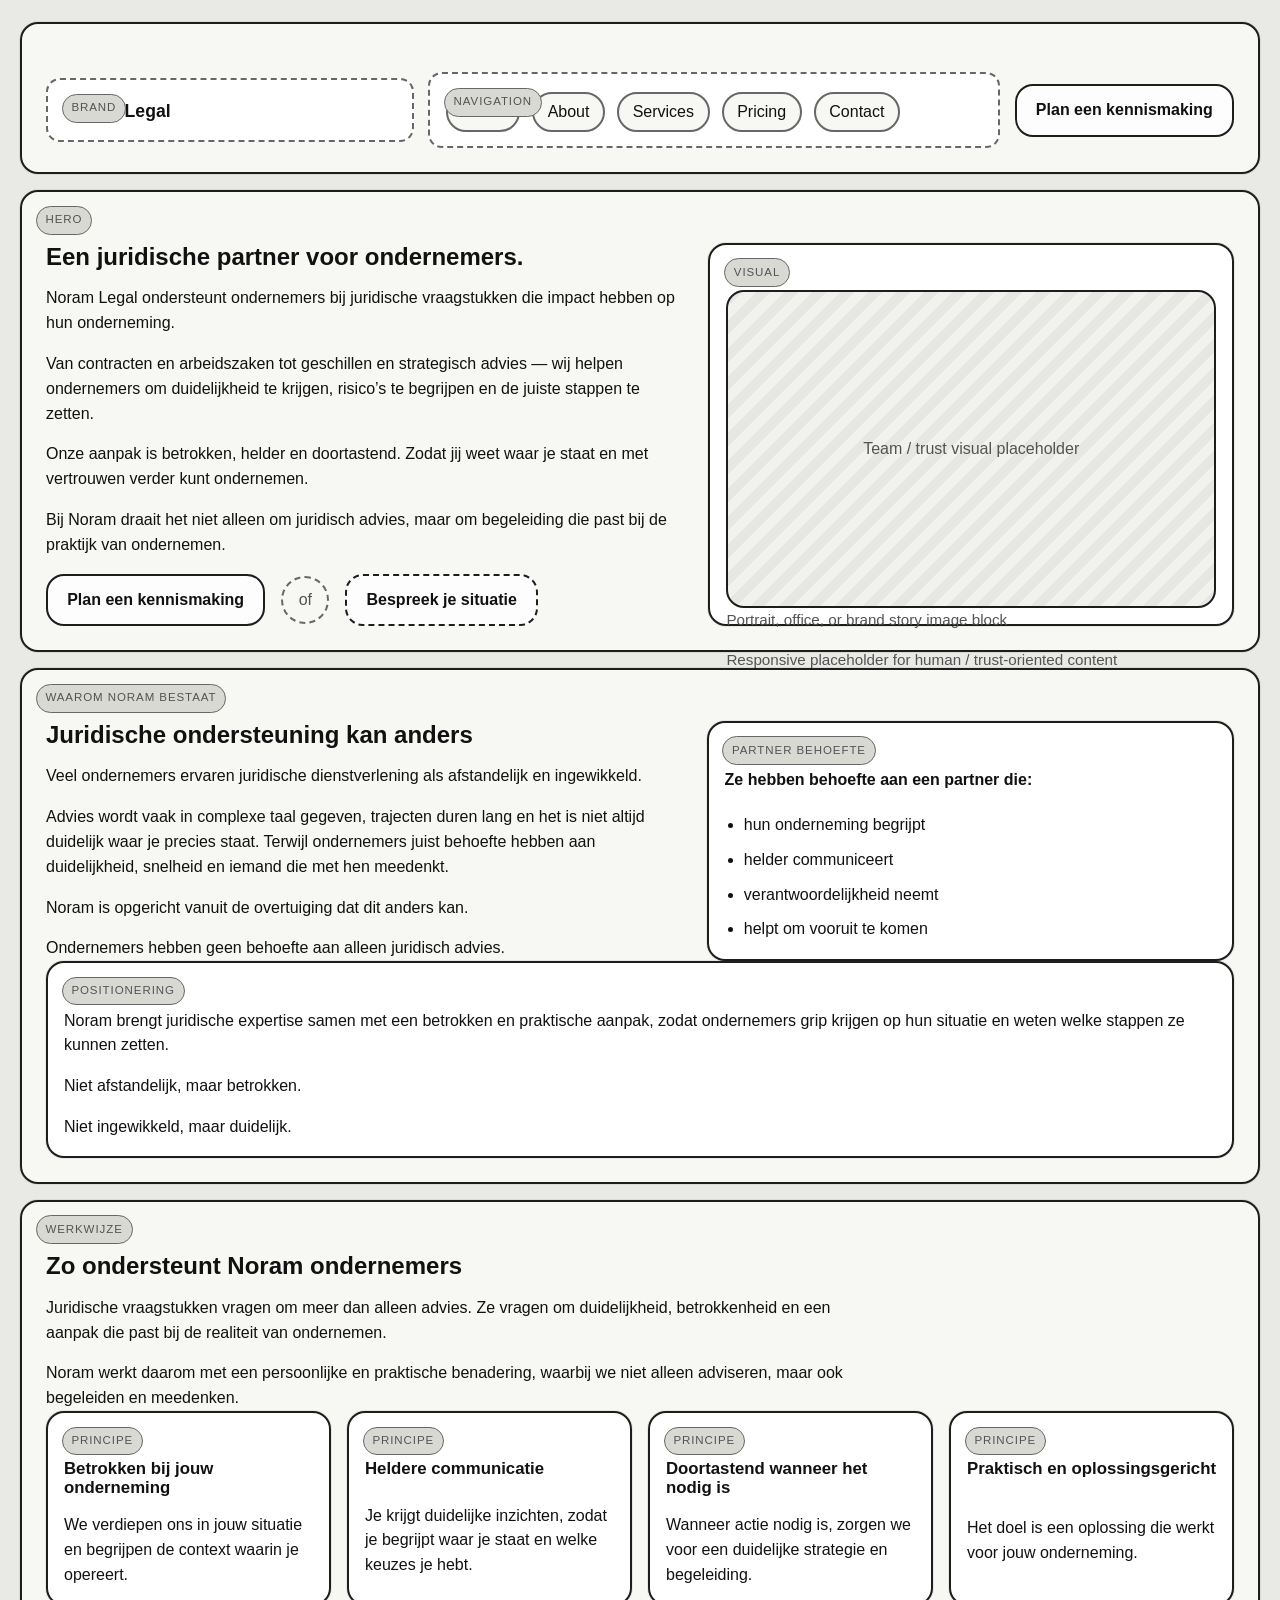
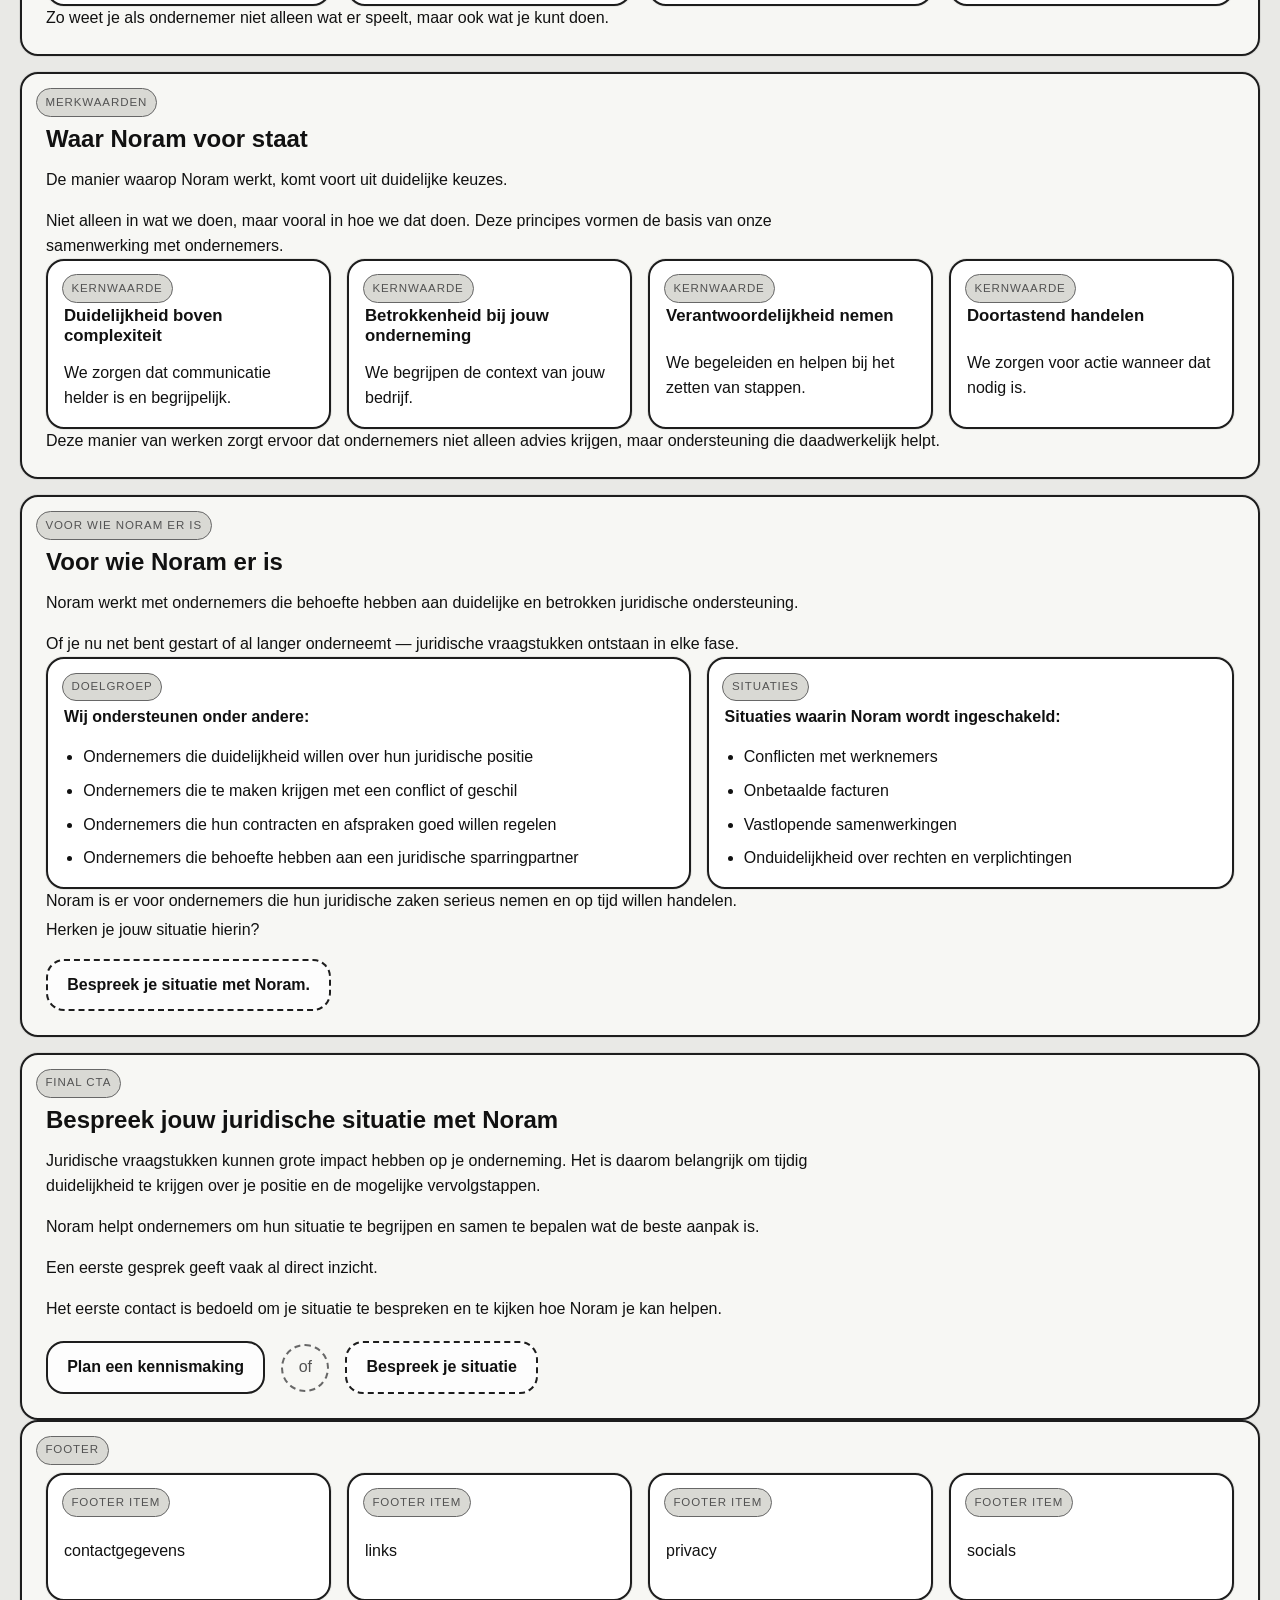
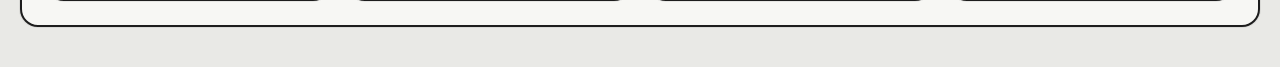
==== site/about.html @ 30367b0a "first commit. first version of wireframe made in codex into new codex project- Homepage header foote" ====
<!DOCTYPE html>
<html lang="nl">
  <head>
    <meta charset="UTF-8" />
    <meta name="viewport" content="width=device-width, initial-scale=1.0" />
    <title>Noram Legal | About Wireframe</title>
    <link rel="stylesheet" href="assets/css/styles.css" />
  </head>
  <body>
    <div class="site-shell">
      <header class="wireframe-block site-header">
        <div class="header-brand" data-label="Brand">
          <a class="brand-link" href="index.html">Noram Legal</a>
        </div>
        <nav class="header-nav" data-label="Navigation" aria-label="Primary">
          <a class="nav-pill" href="index.html">Home</a>
          <a class="nav-pill current-nav" href="about.html" aria-current="page">About</a>
          <a class="nav-pill" href="services.html">Services</a>
          <a class="nav-pill" href="pricing.html">Pricing</a>
          <a class="nav-pill" href="contact.html">Contact</a>
        </nav>
        <a class="wireframe-button" href="contact.html">Plan een kennismaking</a>
      </header>

      <main class="page-main">
        <section class="wireframe-block section section-hero" data-section="Hero">
          <div class="section-content">
            <h1>Een juridische partner voor ondernemers.</h1>

            <p>
              Noram Legal ondersteunt ondernemers bij juridische vraagstukken die
              impact hebben op hun onderneming.
            </p>

            <p>
              Van contracten en arbeidszaken tot geschillen en strategisch advies
              — wij helpen ondernemers om duidelijkheid te krijgen, risico’s te
              begrijpen en de juiste stappen te zetten.
            </p>

            <p>
              Onze aanpak is betrokken, helder en doortastend. Zodat jij weet
              waar je staat en met vertrouwen verder kunt ondernemen.
            </p>

            <p>
              Bij Noram draait het niet alleen om juridisch advies, maar om
              begeleiding die past bij de praktijk van ondernemen.
            </p>

            <div class="cta-group">
              <a class="wireframe-button" href="contact.html">Plan een kennismaking</a>
              <span class="cta-divider">of</span>
              <a
                class="wireframe-button wireframe-button-secondary"
                href="contact.html"
              >
                Bespreek je situatie
              </a>
            </div>
          </div>

          <div class="wireframe-card placeholder-card" data-label="Visual">
            <div class="media-placeholder">Team / trust visual placeholder</div>
            <div class="placeholder-copy">
              <span>Portrait, office, or brand story image block</span>
              <span>Responsive placeholder for human / trust-oriented content</span>
            </div>
          </div>
        </section>

        <section
          class="wireframe-block section"
          data-section="Waarom Noram bestaat"
        >
          <div class="section-grid two-column-grid">
            <div class="section-intro">
              <h2>Juridische ondersteuning kan anders</h2>
              <p>
                Veel ondernemers ervaren juridische dienstverlening als
                afstandelijk en ingewikkeld.
              </p>

              <p>
                Advies wordt vaak in complexe taal gegeven, trajecten duren lang
                en het is niet altijd duidelijk waar je precies staat. Terwijl
                ondernemers juist behoefte hebben aan duidelijkheid, snelheid en
                iemand die met hen meedenkt.
              </p>

              <p>Noram is opgericht vanuit de overtuiging dat dit anders kan.</p>

              <p>
                Ondernemers hebben geen behoefte aan alleen juridisch advies.
              </p>
            </div>

            <div class="wireframe-card card-stack" data-label="Partner behoefte">
              <p class="card-heading">Ze hebben behoefte aan een partner die:</p>
              <ul class="list-block">
                <li>hun onderneming begrijpt</li>
                <li>helder communiceert</li>
                <li>verantwoordelijkheid neemt</li>
                <li>helpt om vooruit te komen</li>
              </ul>
            </div>
          </div>

          <div class="wireframe-card card-stack" data-label="Positionering">
            <p>
              Noram brengt juridische expertise samen met een betrokken en
              praktische aanpak, zodat ondernemers grip krijgen op hun situatie en
              weten welke stappen ze kunnen zetten.
            </p>
            <p>Niet afstandelijk, maar betrokken.</p>
            <p>Niet ingewikkeld, maar duidelijk.</p>
          </div>
        </section>

        <section class="wireframe-block section" data-section="Werkwijze">
          <div class="section-intro">
            <h2>Zo ondersteunt Noram ondernemers</h2>
            <p>
              Juridische vraagstukken vragen om meer dan alleen advies. Ze vragen
              om duidelijkheid, betrokkenheid en een aanpak die past bij de
              realiteit van ondernemen.
            </p>

            <p>
              Noram werkt daarom met een persoonlijke en praktische benadering,
              waarbij we niet alleen adviseren, maar ook begeleiden en meedenken.
            </p>
          </div>

          <div class="card-grid feature-grid">
            <article class="wireframe-card card-stack" data-label="Principe">
              <h3>Betrokken bij jouw onderneming</h3>
              <p>
                We verdiepen ons in jouw situatie en begrijpen de context waarin
                je opereert.
              </p>
            </article>

            <article class="wireframe-card card-stack" data-label="Principe">
              <h3>Heldere communicatie</h3>
              <p>
                Je krijgt duidelijke inzichten, zodat je begrijpt waar je staat
                en welke keuzes je hebt.
              </p>
            </article>

            <article class="wireframe-card card-stack" data-label="Principe">
              <h3>Doortastend wanneer het nodig is</h3>
              <p>
                Wanneer actie nodig is, zorgen we voor een duidelijke strategie
                en begeleiding.
              </p>
            </article>

            <article class="wireframe-card card-stack" data-label="Principe">
              <h3>Praktisch en oplossingsgericht</h3>
              <p>
                Het doel is een oplossing die werkt voor jouw onderneming.
              </p>
            </article>
          </div>

          <p>Zo weet je als ondernemer niet alleen wat er speelt, maar ook wat je kunt doen.</p>
        </section>

        <section class="wireframe-block section" data-section="Merkwaarden">
          <div class="section-intro">
            <h2>Waar Noram voor staat</h2>
            <p>
              De manier waarop Noram werkt, komt voort uit duidelijke keuzes.
            </p>

            <p>
              Niet alleen in wat we doen, maar vooral in hoe we dat doen. Deze
              principes vormen de basis van onze samenwerking met ondernemers.
            </p>
          </div>

          <div class="card-grid feature-grid">
            <article class="wireframe-card card-stack" data-label="Kernwaarde">
              <h3>Duidelijkheid boven complexiteit</h3>
              <p>We zorgen dat communicatie helder is en begrijpelijk.</p>
            </article>

            <article class="wireframe-card card-stack" data-label="Kernwaarde">
              <h3>Betrokkenheid bij jouw onderneming</h3>
              <p>We begrijpen de context van jouw bedrijf.</p>
            </article>

            <article class="wireframe-card card-stack" data-label="Kernwaarde">
              <h3>Verantwoordelijkheid nemen</h3>
              <p>We begeleiden en helpen bij het zetten van stappen.</p>
            </article>

            <article class="wireframe-card card-stack" data-label="Kernwaarde">
              <h3>Doortastend handelen</h3>
              <p>We zorgen voor actie wanneer dat nodig is.</p>
            </article>
          </div>

          <p>
            Deze manier van werken zorgt ervoor dat ondernemers niet alleen advies
            krijgen, maar ondersteuning die daadwerkelijk helpt.
          </p>
        </section>

        <section class="wireframe-block section" data-section="Voor wie Noram er is">
          <div class="section-intro">
            <h2>Voor wie Noram er is</h2>
            <p>
              Noram werkt met ondernemers die behoefte hebben aan duidelijke en
              betrokken juridische ondersteuning.
            </p>

            <p>
              Of je nu net bent gestart of al langer onderneemt — juridische
              vraagstukken ontstaan in elke fase.
            </p>
          </div>

          <div class="card-grid two-column-grid">
            <div class="wireframe-card card-stack" data-label="Doelgroep">
              <p class="card-heading">Wij ondersteunen onder andere:</p>
              <ul class="list-block">
                <li>
                  Ondernemers die duidelijkheid willen over hun juridische positie
                </li>
                <li>
                  Ondernemers die te maken krijgen met een conflict of geschil
                </li>
                <li>
                  Ondernemers die hun contracten en afspraken goed willen regelen
                </li>
                <li>
                  Ondernemers die behoefte hebben aan een juridische sparringpartner
                </li>
              </ul>
            </div>

            <div class="wireframe-card card-stack" data-label="Situaties">
              <p class="card-heading">
                Situaties waarin Noram wordt ingeschakeld:
              </p>
              <ul class="list-block">
                <li>Conflicten met werknemers</li>
                <li>Onbetaalde facturen</li>
                <li>Vastlopende samenwerkingen</li>
                <li>Onduidelijkheid over rechten en verplichtingen</li>
              </ul>
            </div>
          </div>

          <p>
            Noram is er voor ondernemers die hun juridische zaken serieus nemen en
            op tijd willen handelen.
          </p>

          <div class="inline-cta">
            <p>Herken je jouw situatie hierin?</p>
            <a
              class="wireframe-button wireframe-button-secondary"
              href="contact.html"
            >
              Bespreek je situatie met Noram.
            </a>
          </div>
        </section>

        <section class="wireframe-block section" data-section="Final CTA">
          <div class="section-intro">
            <h2>Bespreek jouw juridische situatie met Noram</h2>
            <p>
              Juridische vraagstukken kunnen grote impact hebben op je
              onderneming. Het is daarom belangrijk om tijdig duidelijkheid te
              krijgen over je positie en de mogelijke vervolgstappen.
            </p>

            <p>
              Noram helpt ondernemers om hun situatie te begrijpen en samen te
              bepalen wat de beste aanpak is.
            </p>

            <p>Een eerste gesprek geeft vaak al direct inzicht.</p>

            <p>
              Het eerste contact is bedoeld om je situatie te bespreken en te
              kijken hoe Noram je kan helpen.
            </p>
          </div>

          <div class="cta-group cta-group-wide">
            <a class="wireframe-button" href="contact.html">Plan een kennismaking</a>
            <span class="cta-divider">of</span>
            <a
              class="wireframe-button wireframe-button-secondary"
              href="contact.html"
            >
              Bespreek je situatie
            </a>
          </div>
        </section>
      </main>

      <footer class="wireframe-block site-footer" data-section="Footer">
        <div class="footer-grid">
          <div class="wireframe-card footer-card" data-label="Footer item">
            <p>contactgegevens</p>
          </div>
          <div class="wireframe-card footer-card" data-label="Footer item">
            <p>links</p>
          </div>
          <div class="wireframe-card footer-card" data-label="Footer item">
            <p>privacy</p>
          </div>
          <div class="wireframe-card footer-card" data-label="Footer item">
            <p>socials</p>
          </div>
        </div>
      </footer>
    </div>
  </body>
</html>
---- site/assets/css/styles.css ----
:root {
  --page-background: #e9e9e6;
  --panel-background: #f7f7f4;
  --card-background: #ffffff;
  --border-strong: #1d1d1d;
  --border-soft: #676767;
  --text-main: #111111;
  --text-muted: #535353;
  --label-background: #d9d9d4;
  --button-fill: #fdfdfd;
  --max-width: 1200px;
  --radius: 18px;
  --gap: 1.25rem;
  --shadow: 0 0 0 1px rgba(29, 29, 29, 0.08);
}

*,
*::before,
*::after {
  box-sizing: border-box;
}

html {
  scroll-behavior: smooth;
}

body {
  margin: 0;
  background: var(--page-background);
  color: var(--text-main);
  font-family: ui-sans-serif, -apple-system, BlinkMacSystemFont, "Segoe UI",
    sans-serif;
  line-height: 1.55;
}

a {
  color: inherit;
}

p,
ul {
  margin: 0;
}

h1,
h2,
h3 {
  margin: 0;
  line-height: 1.15;
  font-weight: 600;
}

ul {
  padding-left: 1.2rem;
}

.site-shell {
  width: min(calc(100% - 2rem), calc(var(--max-width) + 2rem));
  margin: 0 auto;
  padding: 1rem 0 2.5rem;
}

.page-main {
  display: grid;
  gap: 1rem;
}

.wireframe-block,
.wireframe-card,
.wireframe-button,
.wireframe-link,
.media-placeholder {
  border: 2px solid var(--border-strong);
  border-radius: var(--radius);
}

.wireframe-block,
.wireframe-card {
  background: var(--panel-background);
  box-shadow: var(--shadow);
}

.wireframe-block {
  position: relative;
  padding: clamp(1rem, 2vw, 1.5rem);
}

.wireframe-block[data-section]::before,
.wireframe-card[data-label]::before,
.header-brand[data-label]::before,
.header-nav[data-label]::before {
  content: attr(data-section) attr(data-label);
  position: absolute;
  top: 0.85rem;
  left: 0.85rem;
  display: inline-flex;
  align-items: center;
  min-height: 1.8rem;
  padding: 0.15rem 0.55rem;
  background: var(--label-background);
  border: 1px solid var(--border-soft);
  border-radius: 999px;
  color: var(--text-muted);
  font-size: 0.72rem;
  letter-spacing: 0.08em;
  text-transform: uppercase;
}

.section,
.site-footer {
  padding-top: 3.15rem;
}

.site-header {
  display: grid;
  gap: 0.9rem;
  align-items: center;
  margin-bottom: 1rem;
  padding-top: 3.05rem;
}

.header-brand,
.header-nav {
  position: relative;
  display: flex;
  flex-wrap: wrap;
  gap: 0.75rem;
  align-items: center;
  min-height: 4rem;
  padding: 1.1rem 1rem 0.9rem;
  background: var(--card-background);
  border: 2px dashed var(--border-soft);
  border-radius: calc(var(--radius) - 4px);
}

.header-brand span {
  font-size: 1.1rem;
  font-weight: 600;
}

.brand-link {
  font-size: 1.1rem;
  font-weight: 600;
  text-decoration: none;
}

.header-nav span,
.header-nav a {
  display: inline-flex;
  align-items: center;
  min-height: 2.5rem;
  padding: 0.35rem 0.85rem;
  background: var(--panel-background);
  border: 2px solid var(--border-soft);
  border-radius: 999px;
  text-decoration: none;
}

.current-nav {
  background: var(--label-background);
  border-style: dashed;
}

.section-content,
.section-intro,
.card-stack,
.inline-cta,
.cta-group,
.placeholder-copy {
  display: grid;
  gap: 1rem;
}

.section-intro {
  max-width: 52rem;
}

.section-hero {
  display: grid;
  gap: 1rem;
}

.two-column-grid,
.card-grid,
.footer-grid {
  display: grid;
  gap: 1rem;
}

.plan-grid,
.faq-grid,
.contact-options-grid,
.field-stack {
  display: grid;
  gap: 1rem;
}

.wireframe-card {
  position: relative;
  padding: 2.85rem 1rem 1rem;
  background: var(--card-background);
}

.card-heading {
  font-weight: 600;
}

.list-block {
  display: grid;
  gap: 0.55rem;
}

.list-grid {
  display: grid;
  gap: 0.75rem;
  margin: 0;
}

.list-grid li,
.list-block li {
  padding-right: 0.4rem;
}

.cta-group {
  align-items: start;
}

.cta-divider {
  display: inline-flex;
  align-items: center;
  justify-content: center;
  width: fit-content;
  min-width: 3rem;
  min-height: 3rem;
  padding: 0.4rem 0.85rem;
  background: var(--panel-background);
  border: 2px dashed var(--border-soft);
  border-radius: 999px;
  color: var(--text-muted);
}

.wireframe-button,
.wireframe-link {
  display: inline-flex;
  align-items: center;
  justify-content: center;
  width: fit-content;
  min-height: 3.25rem;
  padding: 0.75rem 1.2rem;
  background: var(--button-fill);
  text-decoration: none;
  font-weight: 600;
}

.wireframe-button-secondary {
  border-style: dashed;
}

.wireframe-link {
  border-style: dashed;
}

.placeholder-card {
  min-height: 100%;
}

.media-placeholder {
  display: grid;
  place-items: center;
  min-height: 240px;
  padding: 1rem;
  background:
    linear-gradient(
      135deg,
      rgba(103, 103, 103, 0.08) 25%,
      transparent 25%,
      transparent 50%,
      rgba(103, 103, 103, 0.08) 50%,
      rgba(103, 103, 103, 0.08) 75%,
      transparent 75%,
      transparent
    ),
    #f1f1ee;
  background-size: 28px 28px;
  color: var(--text-muted);
  text-align: center;
}

.placeholder-copy {
  color: var(--text-muted);
  font-size: 0.95rem;
}

.inline-cta {
  align-items: start;
  padding-top: 0.25rem;
}

.feature-grid h3,
.service-grid h3,
.proof-grid h3,
.steps-grid h3 {
  font-size: 1.05rem;
}

.step-card {
  min-height: 100%;
}

.plan-card {
  min-height: 100%;
}

.featured-plan {
  box-shadow:
    0 0 0 1px rgba(29, 29, 29, 0.08),
    inset 0 0 0 2px rgba(29, 29, 29, 0.16);
}

.mission-copy {
  padding: 1rem;
  background: var(--panel-background);
  border: 2px dashed var(--border-soft);
  border-radius: calc(var(--radius) - 6px);
  font-weight: 600;
}

.cta-group-wide {
  margin-top: 1.25rem;
}

.footer-grid {
  grid-template-columns: 1fr;
}

.footer-card {
  min-height: 8rem;
  display: grid;
  align-items: center;
  justify-items: start;
}

.field-placeholder {
  display: flex;
  align-items: center;
  min-height: 3.4rem;
  padding: 0.9rem 1rem;
  background: var(--panel-background);
  border: 2px dashed var(--border-soft);
  border-radius: calc(var(--radius) - 6px);
  color: var(--text-muted);
}

.textarea-placeholder {
  min-height: 8.5rem;
  align-items: start;
}

@media (min-width: 700px) {
  .site-shell {
    width: min(calc(100% - 2.5rem), calc(var(--max-width) + 2.5rem));
  }

  .site-header {
    grid-template-columns: minmax(0, 0.9fr) minmax(0, 1.4fr) auto;
  }

  .cta-group {
    grid-auto-flow: column;
    align-items: center;
    justify-content: start;
  }

  .two-column-grid,
  .section-hero {
    grid-template-columns: minmax(0, 1.1fr) minmax(0, 0.9fr);
  }

  .service-grid,
  .proof-grid,
  .footer-grid {
    grid-template-columns: repeat(2, minmax(0, 1fr));
  }

  .plan-grid,
  .feature-grid,
  .steps-grid,
  .list-grid {
    grid-template-columns: repeat(2, minmax(0, 1fr));
  }

  .faq-grid,
  .contact-options-grid {
    grid-template-columns: repeat(2, minmax(0, 1fr));
  }
}

@media (min-width: 1024px) {
  .site-shell {
    padding-top: 1.35rem;
  }

  .section {
    gap: 1.25rem;
  }

  .feature-grid {
    grid-template-columns: repeat(4, minmax(0, 1fr));
  }

  .service-grid {
    grid-template-columns: repeat(3, minmax(0, 1fr));
  }

  .plan-grid {
    grid-template-columns: repeat(3, minmax(0, 1fr));
  }

  .steps-grid {
    grid-template-columns: repeat(4, minmax(0, 1fr));
  }

  .proof-grid,
  .footer-grid {
    grid-template-columns: repeat(4, minmax(0, 1fr));
  }

  .faq-grid {
    grid-template-columns: repeat(2, minmax(0, 1fr));
  }

  .section-hero {
    align-items: stretch;
  }

  .placeholder-card {
    min-height: 100%;
  }

  .media-placeholder {
    min-height: 100%;
  }
}

body.home-page {
  --home-ink: #263d43;
  --home-muted: #5d6b70;
  --home-border: rgba(38, 61, 67, 0.12);
  --home-bg-base: #ffffff;
  --home-bg-soft: #f4f1eb;
  --home-bg-hero: #f0ece5;
  --home-bg-strong: #263d43;
  --home-frame-width: calc(var(--max-width) + 2rem);
  min-height: 100vh;
  background: #ffffff;
  color: var(--home-ink);
  font-family: "Open Sans", ui-sans-serif, -apple-system, BlinkMacSystemFont,
    "Segoe UI", sans-serif;
}

body.home-page::before {
  content: none;
}

.home-page .site-shell {
  width: 100%;
  padding: 0;
}

.home-page h1,
.home-page h2,
.home-page h3,
.home-page .brand-link,
.home-page .nav-pill,
.home-page .wireframe-button,
.home-page .wireframe-link,
.home-page .footer-title,
.home-page .card-heading {
  font-family: "Montserrat", ui-sans-serif, -apple-system, BlinkMacSystemFont,
    "Segoe UI", sans-serif;
}

.home-page .page-main {
  gap: 0;
}

.home-page .wireframe-block,
.home-page .wireframe-card {
  border: 0;
  border-radius: 0;
  box-shadow: none;
}

.home-page .wireframe-block {
  padding-block: clamp(2.45rem, 4.5vw, 4.1rem);
  padding-inline: max(1rem, calc((100vw - var(--home-frame-width)) / 2));
  background: transparent;
}

.home-page .wireframe-card {
  padding: 1.6rem;
  background: rgba(255, 255, 255, 0.76);
  border: 1px solid var(--home-border);
  border-radius: 28px;
}

.home-page .wireframe-block[data-section]::before,
.home-page .wireframe-card[data-label]::before {
  display: none;
}

.home-page .site-header,
.home-page .section,
.home-page .site-footer {
  margin: 0;
}

.home-page .home-header {
  position: sticky;
  top: 0;
  z-index: 30;
  gap: 0.75rem;
  padding-block: 1rem;
  background: rgba(240, 236, 229, 0.96);
  border-bottom: 1px solid var(--home-border);
  backdrop-filter: blur(10px);
}

.home-page .menu-toggle {
  display: none;
  align-items: center;
  justify-content: center;
  gap: 0.35rem;
  min-height: 3rem;
  padding: 0.7rem 1rem;
  background: transparent;
  border: 1px solid rgba(38, 61, 67, 0.16);
  border-radius: 999px;
  color: var(--home-ink);
  font-family: "Montserrat", ui-sans-serif, -apple-system, BlinkMacSystemFont,
    "Segoe UI", sans-serif;
  font-size: 0.92rem;
  font-weight: 600;
  cursor: pointer;
}

.home-page .menu-toggle-line {
  display: block;
  width: 1rem;
  height: 1px;
  background: currentColor;
}

.home-page .menu-toggle-text {
  margin-left: 0.2rem;
}

.home-page .section {
  border-top: 1px solid var(--home-border);
}

.home-page .section-problem,
.home-page .section-services,
.home-page .section-proof {
  background: var(--home-bg-base);
}

.home-page .section-approach,
.home-page .section-process,
.home-page .section-about {
  background: var(--home-bg-soft);
}

.home-page .home-hero,
.home-page .section-final-cta {
  background: var(--home-bg-hero);
}

.home-page .header-brand,
.home-page .header-nav {
  min-height: auto;
  padding: 0;
  background: transparent;
  border: 0;
}

.home-page .header-brand {
  flex-wrap: nowrap;
  gap: 0.85rem;
}

.home-page .brand-mark {
  position: relative;
  flex: 0 0 auto;
  width: 2.8rem;
  height: 2.8rem;
  border-radius: 0.95rem;
  background: #263d43;
}

.home-page .brand-mark::before {
  content: "";
  position: absolute;
  inset: 0.42rem;
  border: 1px solid rgba(255, 255, 255, 0.28);
  border-radius: 0.68rem;
}

.home-page .brand-mark::after {
  content: "";
  position: absolute;
  left: 0.58rem;
  bottom: 0.58rem;
  width: 0.88rem;
  height: 0.88rem;
  border-radius: 999px;
  background: #f0ece5;
}

.home-page .brand-link {
  color: var(--home-ink);
  font-size: 1.15rem;
  font-weight: 700;
  letter-spacing: 0.01em;
  text-decoration: none;
}

.home-page .header-nav {
  gap: 0.2rem;
  justify-content: center;
  justify-self: center;
}

.home-page .header-nav a {
  min-height: auto;
  padding: 0.7rem 0.9rem;
  background: transparent;
  border: 0;
  border-radius: 999px;
  color: var(--home-muted);
  font-size: 0.95rem;
  font-weight: 600;
  transition:
    color 0.2s ease,
    background 0.2s ease;
}

.home-page .header-nav a:hover {
  color: var(--home-ink);
  background: rgba(38, 61, 67, 0.06);
}

.home-page .current-nav {
  background: rgba(38, 61, 67, 0.08);
  color: var(--home-ink);
}

.home-page .header-cta,
.home-page .section-hero .wireframe-button,
.home-page .footer-email {
  border-radius: 999px;
  transition:
    background 0.2s ease,
    color 0.2s ease,
    border-color 0.2s ease;
}

.home-page .header-cta {
  width: auto;
  padding-inline: 1.3rem;
  background: #263d43;
  color: #ffffff;
  border: 1px solid #263d43;
}

.home-page .header-cta:hover,
.home-page .section-hero .wireframe-button:hover,
.home-page .footer-email:hover {
  background: #1f3237;
  color: #ffffff;
}

.home-page .home-hero {
  gap: clamp(2rem, 4vw, 3rem);
  padding-top: clamp(2.9rem, 5.2vw, 4.75rem);
  padding-bottom: clamp(3.05rem, 5.4vw, 4.95rem);
}

.home-page .home-hero .section-content {
  gap: 1.4rem;
}

.home-page .home-hero h1 {
  max-width: 16ch;
  color: #1f3338;
  font-size: clamp(2.55rem, 4.2vw, 4.35rem);
  line-height: 1;
  letter-spacing: -0.045em;
  text-wrap: pretty;
}

.home-page .hero-lead {
  max-width: 44rem;
  color: #31464b;
  font-size: clamp(1.12rem, 1.7vw, 1.38rem);
  line-height: 1.65;
}

.home-page .hero-support {
  max-width: 38rem;
  color: var(--home-muted);
  font-size: 1.04rem;
}

.home-page .hero-topics {
  gap: 1rem;
  padding: 0;
  background: transparent;
  border: 0;
  border-radius: 0;
}

.home-page .hero-topics .card-heading {
  color: #1f3338;
  font-size: 0.96rem;
  letter-spacing: 0.02em;
}

.home-page .hero-topics .list-block {
  display: grid;
  grid-template-columns: repeat(2, minmax(0, 1fr));
  gap: 0.85rem;
  margin: 0;
  padding: 0;
  list-style: none;
}

.home-page .hero-topics li {
  min-height: 100%;
  padding: 1rem 1.1rem;
  background: rgba(255, 255, 255, 0.72);
  border: 1px solid var(--home-border);
  border-radius: 20px;
}

.home-page .section-hero .wireframe-button {
  min-height: 3.55rem;
  padding: 0.92rem 1.45rem;
}

.home-page .section-hero .wireframe-button:first-child {
  background: #263d43;
  color: #ffffff;
  border: 1px solid #263d43;
}

.home-page .section-hero .wireframe-button-secondary {
  background: transparent;
  border: 1px solid rgba(38, 61, 67, 0.2);
  color: var(--home-ink);
}

.home-page .section-hero .wireframe-button-secondary:hover {
  background: rgba(38, 61, 67, 0.08);
  color: var(--home-ink);
}

.home-page .cta-divider {
  width: auto;
  min-width: 0;
  min-height: auto;
  padding: 0 0.35rem;
  background: transparent;
  border: 0;
  color: var(--home-muted);
  font-weight: 600;
}

.home-page .hero-visual {
  position: relative;
  overflow: hidden;
  display: flex;
  flex-direction: column;
  justify-content: space-between;
  min-height: 100%;
  padding: 2rem;
  background: #dde5e6;
  border: 1px solid rgba(38, 61, 67, 0.14);
  border-radius: 36px;
}

.home-page .hero-visual::before {
  content: "";
  position: absolute;
  top: 1.4rem;
  right: 1.4rem;
  width: 13rem;
  height: 13rem;
  border: 1px solid rgba(38, 61, 67, 0.16);
  border-radius: 999px;
}

.home-page .hero-visual::after {
  content: "";
  position: absolute;
  left: 2rem;
  bottom: 2rem;
  width: 11rem;
  height: 11rem;
  border: 1px solid rgba(38, 61, 67, 0.1);
  border-radius: 2.5rem;
  transform: rotate(12deg);
}

.home-page .hero-visual .media-placeholder {
  position: relative;
  min-height: clamp(250px, 34vw, 380px);
  padding: 0;
  background: none;
  border: 0;
  color: transparent;
  text-indent: -9999px;
}

.home-page .hero-visual .media-placeholder::before {
  content: "";
  position: absolute;
  top: 2.3rem;
  left: 0;
  width: min(100%, 16rem);
  height: 1px;
  background: rgba(38, 61, 67, 0.3);
  box-shadow:
    0 1.5rem 0 rgba(38, 61, 67, 0.22),
    0 3rem 0 rgba(38, 61, 67, 0.14);
}

.home-page .hero-visual .media-placeholder::after {
  content: "";
  position: absolute;
  right: 14%;
  top: 28%;
  width: 8.5rem;
  height: 8.5rem;
  border: 1px solid rgba(38, 61, 67, 0.16);
  border-radius: 50%;
}

.home-page .hero-visual-copy {
  gap: 0.5rem;
  max-width: 15.5rem;
  margin-left: auto;
  padding: 1.2rem;
  background: rgba(255, 255, 255, 0.72);
  border: 1px solid rgba(38, 61, 67, 0.12);
  border-radius: 24px;
  color: #45585f;
}

.home-page .hero-visual-copy span:first-child {
  color: #21383f;
  font-family: "Montserrat", ui-sans-serif, -apple-system, BlinkMacSystemFont,
    "Segoe UI", sans-serif;
  font-weight: 600;
}

.home-page .section-intro {
  max-width: 56rem;
  gap: 1.15rem;
}

.home-page .section h2 {
  font-size: clamp(2rem, 3.2vw, 3.2rem);
  line-height: 1;
  letter-spacing: -0.04em;
}

.home-page .section h3 {
  font-size: clamp(1.2rem, 1.5vw, 1.45rem);
  line-height: 1.15;
  letter-spacing: -0.02em;
}

.home-page .section p,
.home-page .section li,
.home-page .site-footer p,
.home-page .site-footer a,
.home-page .site-footer span {
  font-size: 1.02rem;
}

.home-page .inline-cta {
  align-items: start;
  gap: 1rem;
  padding-top: 0.75rem;
}

.home-page .inline-cta .wireframe-button,
.home-page .inline-cta .wireframe-link {
  border-radius: 999px;
}

.home-page .home-footer {
  padding-top: 3rem;
  padding-bottom: 3.5rem;
  background: var(--home-bg-strong);
  border-top: 1px solid rgba(255, 255, 255, 0.08);
}

.home-page .home-footer .footer-card {
  min-height: auto;
  padding: 0;
  background: transparent;
  border: 0;
  border-radius: 0;
}

.home-page .footer-title {
  color: rgba(255, 255, 255, 0.56);
  font-size: 0.78rem;
  letter-spacing: 0.16em;
  text-transform: uppercase;
}

.home-page .footer-brand-card {
  gap: 1rem;
}

.home-page .footer-brand-lockup {
  min-height: auto;
  padding: 0;
  background: transparent;
  border: 0;
}

.home-page .footer-brand-link {
  color: #ffffff;
}

.home-page .footer-tagline {
  max-width: 21rem;
  color: rgba(255, 255, 255, 0.78);
  font-size: 1rem;
}

.home-page .footer-email {
  width: fit-content;
  background: transparent;
  color: #ffffff;
  border: 1px solid rgba(255, 255, 255, 0.18);
}

.home-page .footer-links {
  display: grid;
  gap: 0.75rem;
}

.home-page .home-footer a {
  transition:
    color 0.2s ease,
    background 0.2s ease;
}

.home-page .footer-links a {
  color: rgba(255, 255, 255, 0.84);
  text-decoration: none;
}

.home-page .footer-links a:hover {
  color: #ffffff;
}

.home-page .footer-pill-row {
  display: flex;
  flex-wrap: wrap;
  gap: 0.6rem;
}

.home-page .footer-pill {
  display: inline-flex;
  align-items: center;
  min-height: 2.6rem;
  padding: 0.55rem 0.9rem;
  background: transparent;
  border: 1px solid rgba(255, 255, 255, 0.12);
  border-radius: 999px;
  color: rgba(255, 255, 255, 0.8);
  font-weight: 600;
}

@media (max-width: 699px) {
  .home-page .wireframe-block {
    padding-inline: 1.25rem;
    padding-block: 3rem;
  }

  .home-page .home-header {
    position: static;
    grid-template-columns: minmax(0, 1fr) auto;
    align-items: center;
  }

  .home-page .menu-toggle {
    display: inline-flex;
    justify-self: end;
  }

  .home-page .header-nav {
    display: none;
    grid-column: 1 / -1;
    justify-self: stretch;
    gap: 0.4rem;
    margin-top: 0.35rem;
    padding-top: 0.5rem;
    border-top: 1px solid var(--home-border);
  }

  .home-page .home-header.menu-open .header-nav {
    display: grid;
  }

  .home-page .header-nav a {
    width: 100%;
    justify-content: flex-start;
    padding-inline: 0;
    border-radius: 0;
  }

  .home-page .header-cta,
  .home-page .section-hero .wireframe-button,
  .home-page .footer-email {
    width: 100%;
  }

  .home-page .header-cta {
    grid-column: 1 / -1;
    justify-content: center;
  }

  .home-page .hero-topics .list-block {
    grid-template-columns: 1fr;
  }

  .home-page .hero-visual {
    min-height: 420px;
  }

}

@media (min-width: 700px) {
  .home-page .home-header {
    grid-template-columns: minmax(0, 1fr) auto minmax(0, 1fr);
    align-items: center;
  }

  .home-page .header-brand {
    justify-self: start;
  }

  .home-page .header-nav {
    grid-column: 2;
  }

  .home-page .header-cta {
    grid-column: 3;
    justify-self: end;
  }

  .home-page .home-hero {
    grid-template-columns: minmax(0, 1.38fr) minmax(300px, 0.72fr);
    align-items: center;
  }

  .home-page .home-footer .footer-grid {
    grid-template-columns: minmax(0, 1.35fr) repeat(3, minmax(0, 1fr));
  }
}

@media (min-width: 1024px) {
  .home-page .home-hero {
    min-height: calc(100vh - 84px);
    gap: clamp(2.25rem, 3vw, 3.2rem);
  }

  .home-page .hero-visual .media-placeholder {
    min-height: 100%;
  }

  .home-page .home-footer .footer-grid {
    grid-template-columns: minmax(0, 1.45fr) minmax(0, 1fr) minmax(0, 0.85fr) minmax(0, 0.85fr);
  }
}
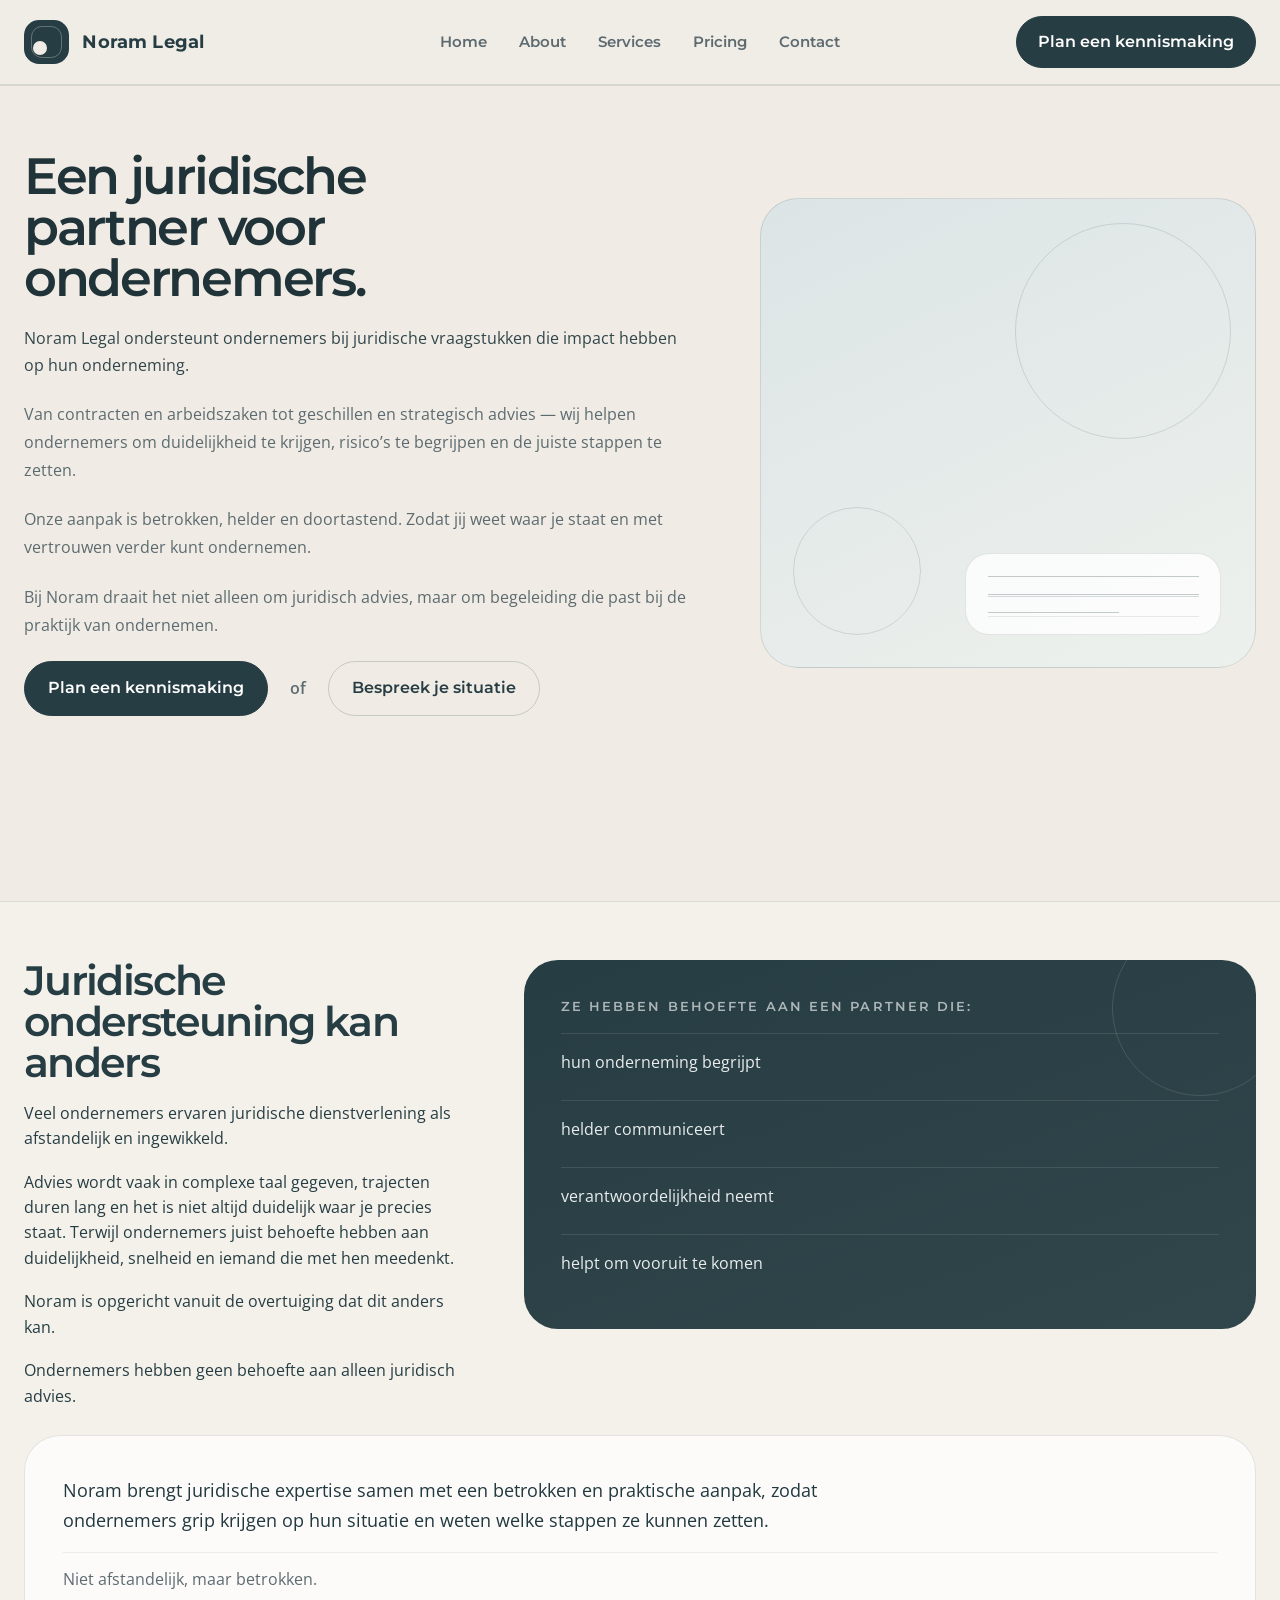
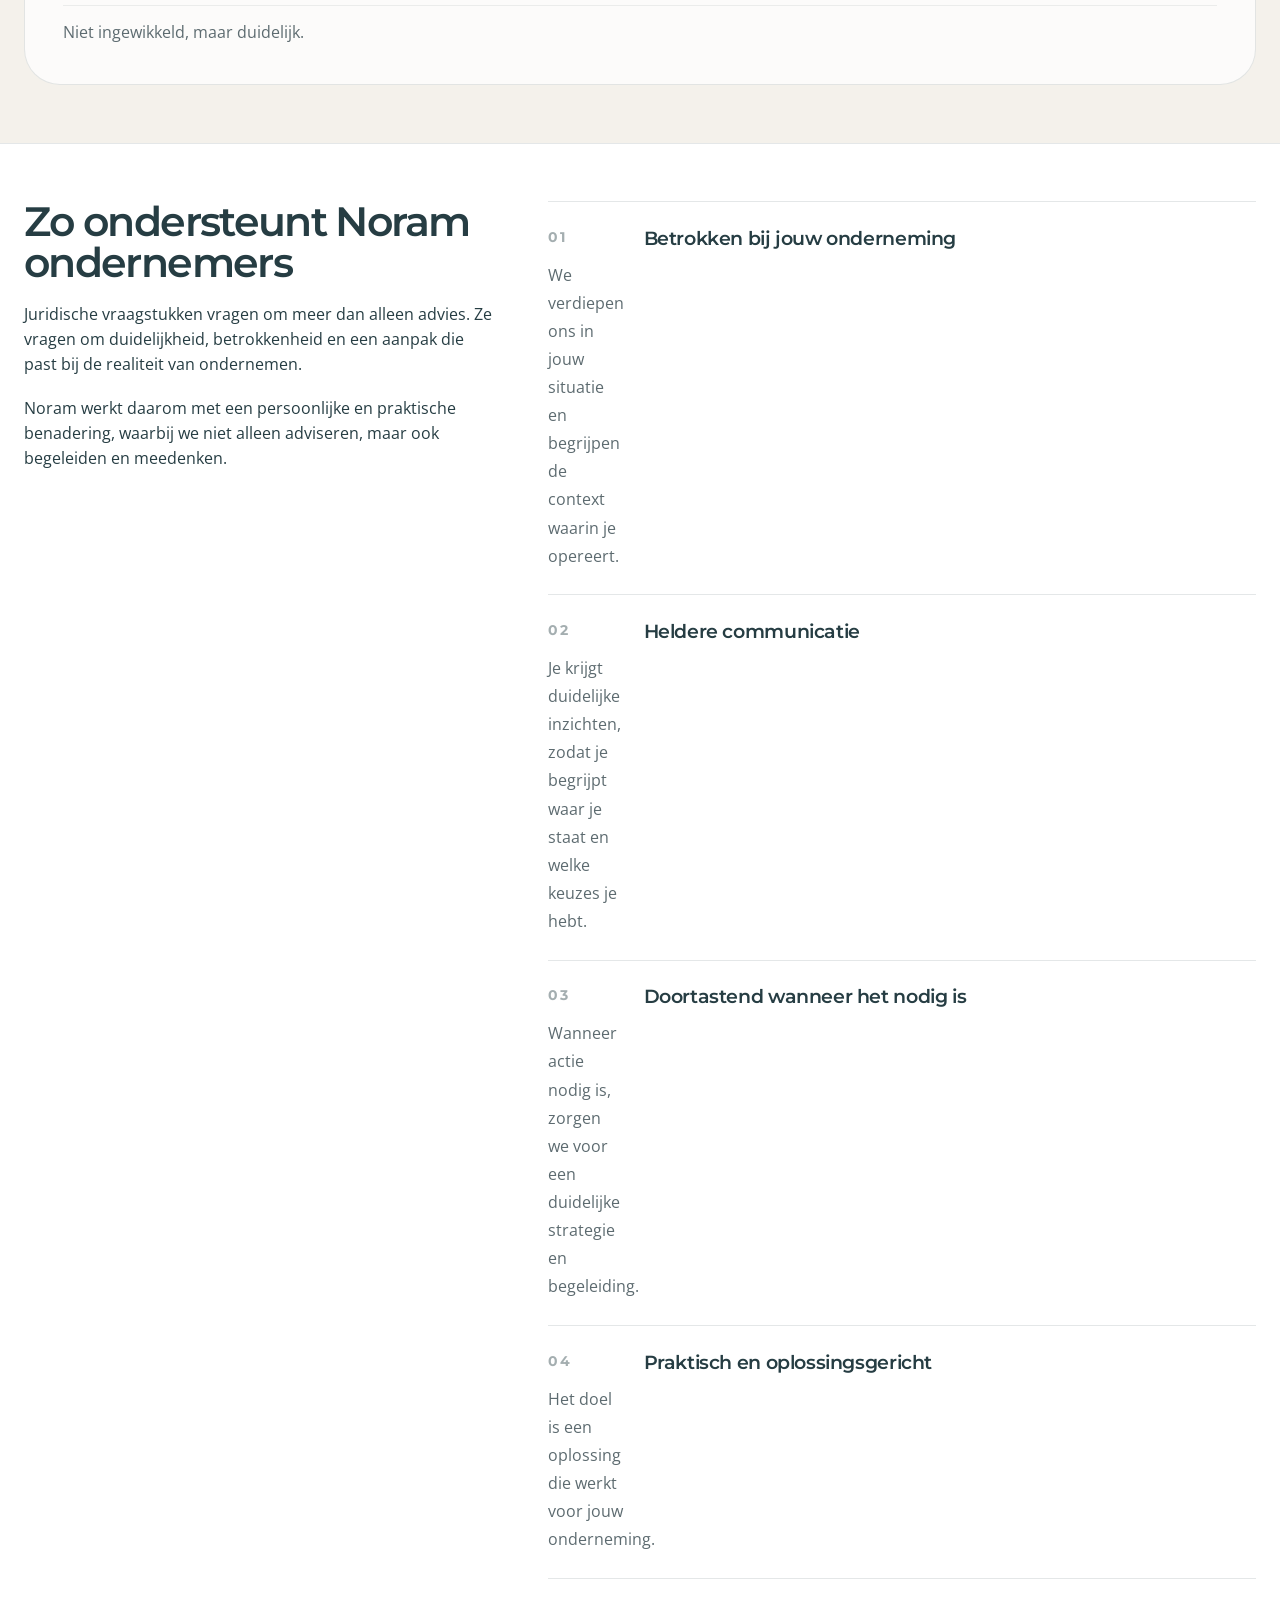
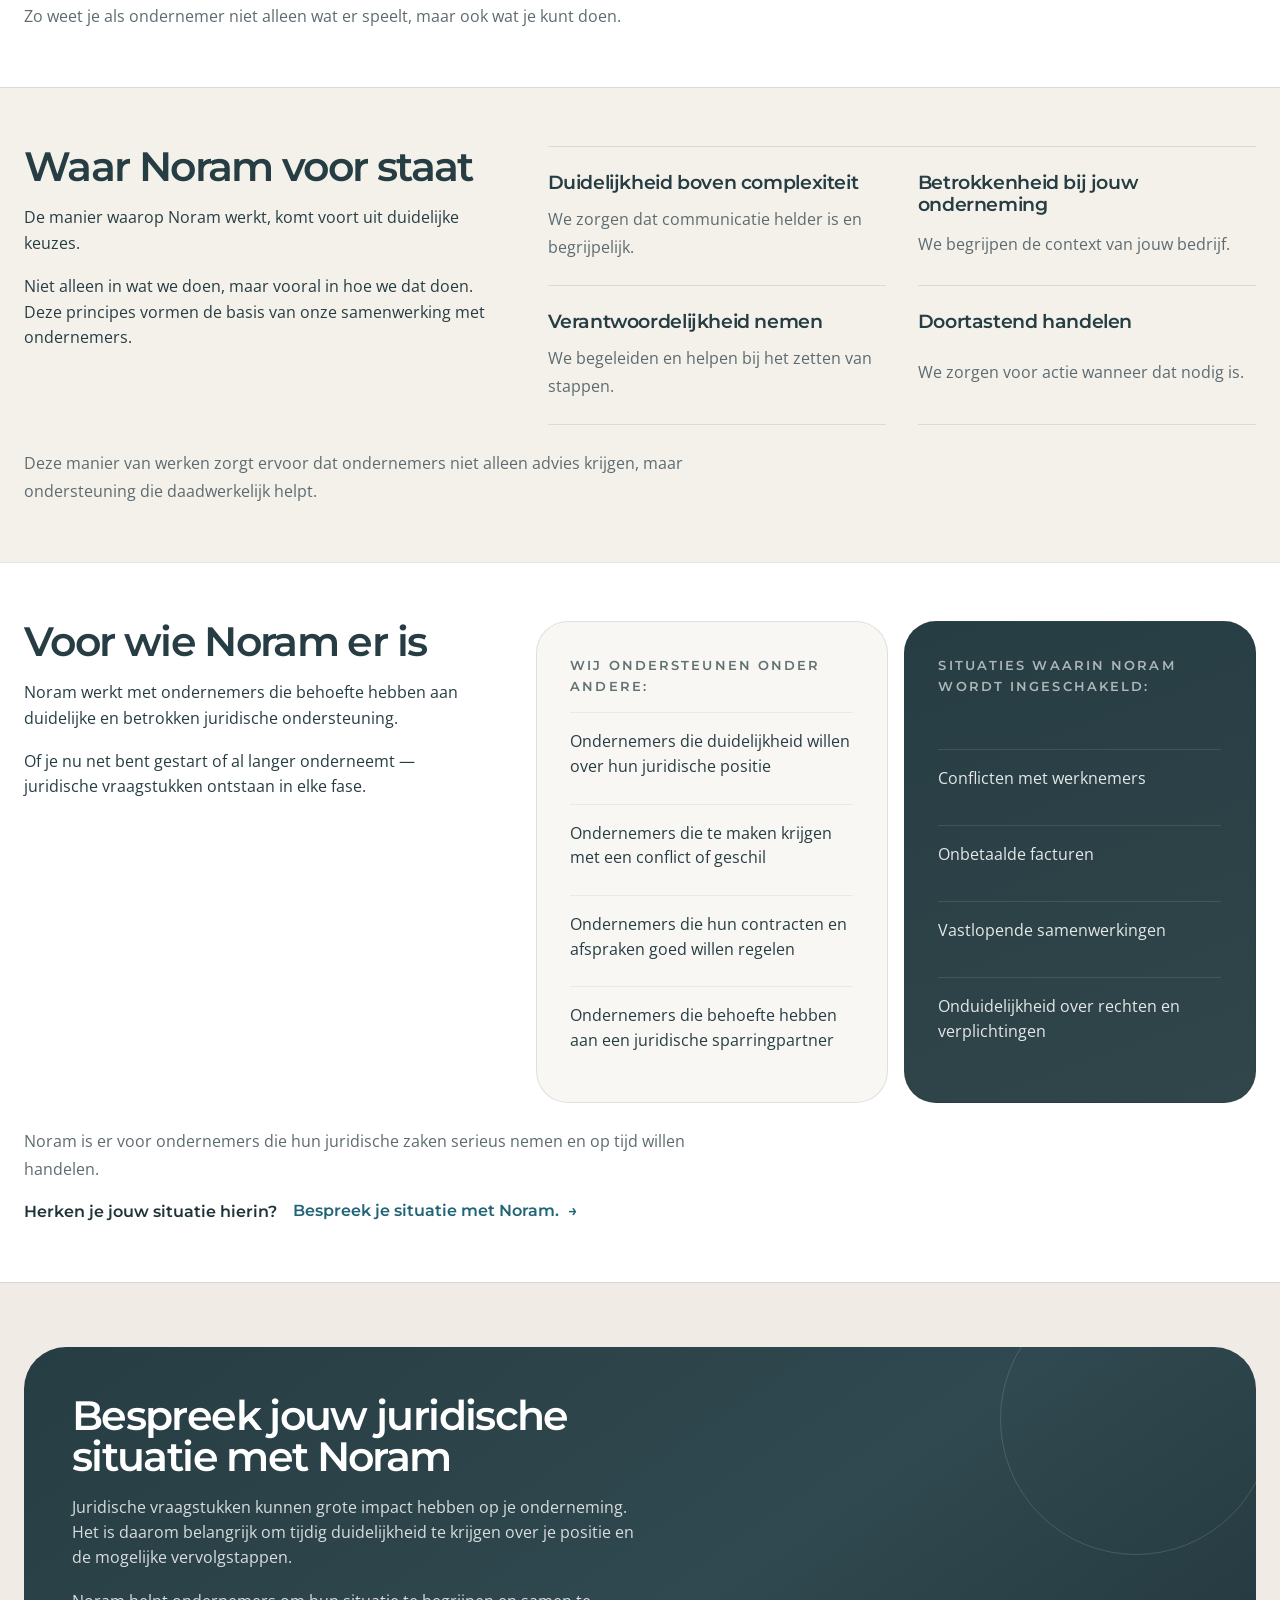
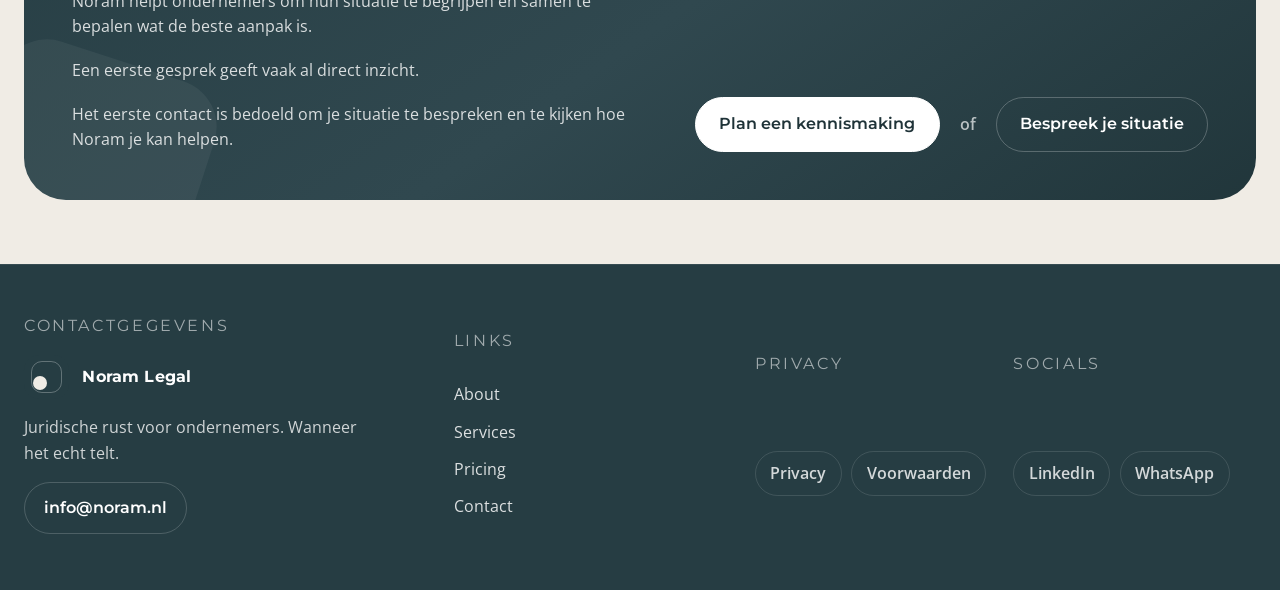
==== commit ac9b9024: "about page first shot it's good but a bit too many cards, i want to see if i can improve it next" ====
--- a/site/about.html
+++ b/site/about.html
@@ -3,52 +3,325 @@
   <head>
     <meta charset="UTF-8" />
     <meta name="viewport" content="width=device-width, initial-scale=1.0" />
-    <title>Noram Legal | About Wireframe</title>
+    <title>Noram Legal | Een juridische partner voor ondernemers</title>
+    <link rel="preconnect" href="https://fonts.googleapis.com" />
+    <link rel="preconnect" href="https://fonts.gstatic.com" crossorigin />
+    <link
+      href="https://fonts.googleapis.com/css2?family=Montserrat:wght@500;600;700&amp;family=Open+Sans:wght@400;500;600&amp;display=swap"
+      rel="stylesheet"
+    />
     <link rel="stylesheet" href="assets/css/styles.css" />
   </head>
-  <body>
+  <body class="about-page">
     <div class="site-shell">
-      <header class="wireframe-block site-header">
-        <div class="header-brand" data-label="Brand">
+      <header class="wireframe-block site-header about-header">
+        <div class="header-brand">
+          <span class="brand-mark" aria-hidden="true"></span>
           <a class="brand-link" href="index.html">Noram Legal</a>
         </div>
-        <nav class="header-nav" data-label="Navigation" aria-label="Primary">
+        <button
+          class="menu-toggle"
+          type="button"
+          aria-expanded="false"
+          aria-controls="primary-nav"
+          aria-label="Open menu"
+        >
+          <span class="menu-toggle-line" aria-hidden="true"></span>
+          <span class="menu-toggle-line" aria-hidden="true"></span>
+          <span class="menu-toggle-line" aria-hidden="true"></span>
+          <span class="menu-toggle-text">Menu</span>
+        </button>
+        <nav class="header-nav" id="primary-nav" aria-label="Primary">
           <a class="nav-pill" href="index.html">Home</a>
           <a class="nav-pill current-nav" href="about.html" aria-current="page">About</a>
           <a class="nav-pill" href="services.html">Services</a>
           <a class="nav-pill" href="pricing.html">Pricing</a>
           <a class="nav-pill" href="contact.html">Contact</a>
         </nav>
-        <a class="wireframe-button" href="contact.html">Plan een kennismaking</a>
+        <a class="wireframe-button header-cta" href="contact.html"
+          >Plan een kennismaking</a
+        >
       </header>
 
       <main class="page-main">
-        <section class="wireframe-block section section-hero" data-section="Hero">
-          <div class="section-content">
-            <h1>Een juridische partner voor ondernemers.</h1>
-
+        <section class="wireframe-block section about-hero">
+          <div class="about-hero-shell">
+            <div class="section-content about-hero-copy">
+              <h1>Een juridische partner voor ondernemers.</h1>
+
+              <p class="about-hero-lead">
+                Noram Legal ondersteunt ondernemers bij juridische vraagstukken die
+                impact hebben op hun onderneming.
+              </p>
+
+              <p class="about-hero-support">
+                Van contracten en arbeidszaken tot geschillen en strategisch advies
+                — wij helpen ondernemers om duidelijkheid te krijgen, risico’s te
+                begrijpen en de juiste stappen te zetten.
+              </p>
+
+              <p class="about-hero-support">
+                Onze aanpak is betrokken, helder en doortastend. Zodat jij weet
+                waar je staat en met vertrouwen verder kunt ondernemen.
+              </p>
+
+              <p class="about-hero-support">
+                Bij Noram draait het niet alleen om juridisch advies, maar om
+                begeleiding die past bij de praktijk van ondernemen.
+              </p>
+
+              <div class="cta-group about-hero-actions">
+                <a class="wireframe-button" href="contact.html">Plan een kennismaking</a>
+                <span class="cta-divider">of</span>
+                <a
+                  class="wireframe-button wireframe-button-secondary"
+                  href="contact.html"
+                >
+                  Bespreek je situatie
+                </a>
+              </div>
+            </div>
+
+            <div class="about-hero-visual" aria-hidden="true">
+              <span class="about-hero-orbit about-hero-orbit-large"></span>
+              <span class="about-hero-orbit about-hero-orbit-small"></span>
+              <div class="about-hero-panel">
+                <span class="about-hero-line about-hero-line-wide"></span>
+                <span class="about-hero-line"></span>
+                <span class="about-hero-line about-hero-line-short"></span>
+              </div>
+            </div>
+          </div>
+        </section>
+
+        <section class="wireframe-block section about-purpose">
+          <div class="about-purpose-shell">
+            <div class="section-intro about-purpose-intro">
+              <h2>Juridische ondersteuning kan anders</h2>
+              <p>
+                Veel ondernemers ervaren juridische dienstverlening als
+                afstandelijk en ingewikkeld.
+              </p>
+
+              <p>
+                Advies wordt vaak in complexe taal gegeven, trajecten duren lang
+                en het is niet altijd duidelijk waar je precies staat. Terwijl
+                ondernemers juist behoefte hebben aan duidelijkheid, snelheid en
+                iemand die met hen meedenkt.
+              </p>
+
+              <p>Noram is opgericht vanuit de overtuiging dat dit anders kan.</p>
+
+              <p>Ondernemers hebben geen behoefte aan alleen juridisch advies.</p>
+            </div>
+
+            <div class="about-purpose-aside">
+              <p class="card-heading">Ze hebben behoefte aan een partner die:</p>
+              <ul class="list-block">
+                <li>hun onderneming begrijpt</li>
+                <li>helder communiceert</li>
+                <li>verantwoordelijkheid neemt</li>
+                <li>helpt om vooruit te komen</li>
+              </ul>
+            </div>
+          </div>
+
+          <div class="about-positioning">
             <p>
-              Noram Legal ondersteunt ondernemers bij juridische vraagstukken die
-              impact hebben op hun onderneming.
+              Noram brengt juridische expertise samen met een betrokken en
+              praktische aanpak, zodat ondernemers grip krijgen op hun situatie en
+              weten welke stappen ze kunnen zetten.
             </p>
-
-            <p>
-              Van contracten en arbeidszaken tot geschillen en strategisch advies
-              — wij helpen ondernemers om duidelijkheid te krijgen, risico’s te
-              begrijpen en de juiste stappen te zetten.
-            </p>
-
-            <p>
-              Onze aanpak is betrokken, helder en doortastend. Zodat jij weet
-              waar je staat en met vertrouwen verder kunt ondernemen.
-            </p>
-
-            <p>
-              Bij Noram draait het niet alleen om juridisch advies, maar om
-              begeleiding die past bij de praktijk van ondernemen.
-            </p>
-
-            <div class="cta-group">
+            <div class="about-positioning-lines">
+              <p>Niet afstandelijk, maar betrokken.</p>
+              <p>Niet ingewikkeld, maar duidelijk.</p>
+            </div>
+          </div>
+        </section>
+
+        <section class="wireframe-block section about-method">
+          <div class="about-method-shell">
+            <div class="section-intro about-method-intro">
+              <h2>Zo ondersteunt Noram ondernemers</h2>
+              <p>
+                Juridische vraagstukken vragen om meer dan alleen advies. Ze vragen
+                om duidelijkheid, betrokkenheid en een aanpak die past bij de
+                realiteit van ondernemen.
+              </p>
+
+              <p>
+                Noram werkt daarom met een persoonlijke en praktische benadering,
+                waarbij we niet alleen adviseren, maar ook begeleiden en meedenken.
+              </p>
+            </div>
+
+            <div class="about-method-list">
+              <article class="about-method-item">
+                <h3>Betrokken bij jouw onderneming</h3>
+                <p>
+                  We verdiepen ons in jouw situatie en begrijpen de context waarin
+                  je opereert.
+                </p>
+              </article>
+
+              <article class="about-method-item">
+                <h3>Heldere communicatie</h3>
+                <p>
+                  Je krijgt duidelijke inzichten, zodat je begrijpt waar je staat
+                  en welke keuzes je hebt.
+                </p>
+              </article>
+
+              <article class="about-method-item">
+                <h3>Doortastend wanneer het nodig is</h3>
+                <p>
+                  Wanneer actie nodig is, zorgen we voor een duidelijke strategie
+                  en begeleiding.
+                </p>
+              </article>
+
+              <article class="about-method-item">
+                <h3>Praktisch en oplossingsgericht</h3>
+                <p>Het doel is een oplossing die werkt voor jouw onderneming.</p>
+              </article>
+            </div>
+          </div>
+
+          <p class="about-method-note">
+            Zo weet je als ondernemer niet alleen wat er speelt, maar ook wat je
+            kunt doen.
+          </p>
+        </section>
+
+        <section class="wireframe-block section about-values">
+          <div class="about-values-shell">
+            <div class="section-intro about-values-intro">
+              <h2>Waar Noram voor staat</h2>
+              <p>
+                De manier waarop Noram werkt, komt voort uit duidelijke keuzes.
+              </p>
+
+              <p>
+                Niet alleen in wat we doen, maar vooral in hoe we dat doen. Deze
+                principes vormen de basis van onze samenwerking met ondernemers.
+              </p>
+            </div>
+
+            <div class="about-values-list">
+              <article class="about-value-item">
+                <h3>Duidelijkheid boven complexiteit</h3>
+                <p>We zorgen dat communicatie helder is en begrijpelijk.</p>
+              </article>
+
+              <article class="about-value-item">
+                <h3>Betrokkenheid bij jouw onderneming</h3>
+                <p>We begrijpen de context van jouw bedrijf.</p>
+              </article>
+
+              <article class="about-value-item">
+                <h3>Verantwoordelijkheid nemen</h3>
+                <p>We begeleiden en helpen bij het zetten van stappen.</p>
+              </article>
+
+              <article class="about-value-item">
+                <h3>Doortastend handelen</h3>
+                <p>We zorgen voor actie wanneer dat nodig is.</p>
+              </article>
+            </div>
+          </div>
+
+          <p class="about-values-note">
+            Deze manier van werken zorgt ervoor dat ondernemers niet alleen advies
+            krijgen, maar ondersteuning die daadwerkelijk helpt.
+          </p>
+        </section>
+
+        <section class="wireframe-block section about-audience">
+          <div class="about-audience-shell">
+            <div class="section-intro about-audience-intro">
+              <h2>Voor wie Noram er is</h2>
+              <p>
+                Noram werkt met ondernemers die behoefte hebben aan duidelijke en
+                betrokken juridische ondersteuning.
+              </p>
+
+              <p>
+                Of je nu net bent gestart of al langer onderneemt — juridische
+                vraagstukken ontstaan in elke fase.
+              </p>
+            </div>
+
+            <div class="about-audience-columns">
+              <div class="about-audience-column">
+                <p class="card-heading">Wij ondersteunen onder andere:</p>
+                <ul class="list-block">
+                  <li>
+                    Ondernemers die duidelijkheid willen over hun juridische positie
+                  </li>
+                  <li>
+                    Ondernemers die te maken krijgen met een conflict of geschil
+                  </li>
+                  <li>
+                    Ondernemers die hun contracten en afspraken goed willen regelen
+                  </li>
+                  <li>
+                    Ondernemers die behoefte hebben aan een juridische sparringpartner
+                  </li>
+                </ul>
+              </div>
+
+              <div class="about-audience-column about-audience-column-alt">
+                <p class="card-heading">Situaties waarin Noram wordt ingeschakeld:</p>
+                <ul class="list-block">
+                  <li>Conflicten met werknemers</li>
+                  <li>Onbetaalde facturen</li>
+                  <li>Vastlopende samenwerkingen</li>
+                  <li>Onduidelijkheid over rechten en verplichtingen</li>
+                </ul>
+              </div>
+            </div>
+          </div>
+
+          <p class="about-audience-note">
+            Noram is er voor ondernemers die hun juridische zaken serieus nemen en
+            op tijd willen handelen.
+          </p>
+
+          <div class="inline-cta about-audience-cta">
+            <p>Herken je jouw situatie hierin?</p>
+            <a
+              class="wireframe-button wireframe-button-secondary"
+              href="contact.html"
+            >
+              Bespreek je situatie met Noram.
+            </a>
+          </div>
+        </section>
+
+        <section class="wireframe-block section about-final-cta">
+          <div class="about-final-panel">
+            <div class="section-intro about-final-intro">
+              <h2>Bespreek jouw juridische situatie met Noram</h2>
+              <p>
+                Juridische vraagstukken kunnen grote impact hebben op je
+                onderneming. Het is daarom belangrijk om tijdig duidelijkheid te
+                krijgen over je positie en de mogelijke vervolgstappen.
+              </p>
+
+              <p>
+                Noram helpt ondernemers om hun situatie te begrijpen en samen te
+                bepalen wat de beste aanpak is.
+              </p>
+
+              <p>Een eerste gesprek geeft vaak al direct inzicht.</p>
+
+              <p>
+                Het eerste contact is bedoeld om je situatie te bespreken en te
+                kijken hoe Noram je kan helpen.
+              </p>
+            </div>
+
+            <div class="cta-group cta-group-wide about-final-actions">
               <a class="wireframe-button" href="contact.html">Plan een kennismaking</a>
               <span class="cta-divider">of</span>
               <a
@@ -59,269 +332,50 @@
               </a>
             </div>
           </div>
-
-          <div class="wireframe-card placeholder-card" data-label="Visual">
-            <div class="media-placeholder">Team / trust visual placeholder</div>
-            <div class="placeholder-copy">
-              <span>Portrait, office, or brand story image block</span>
-              <span>Responsive placeholder for human / trust-oriented content</span>
-            </div>
-          </div>
-        </section>
-
-        <section
-          class="wireframe-block section"
-          data-section="Waarom Noram bestaat"
-        >
-          <div class="section-grid two-column-grid">
-            <div class="section-intro">
-              <h2>Juridische ondersteuning kan anders</h2>
-              <p>
-                Veel ondernemers ervaren juridische dienstverlening als
-                afstandelijk en ingewikkeld.
-              </p>
-
-              <p>
-                Advies wordt vaak in complexe taal gegeven, trajecten duren lang
-                en het is niet altijd duidelijk waar je precies staat. Terwijl
-                ondernemers juist behoefte hebben aan duidelijkheid, snelheid en
-                iemand die met hen meedenkt.
-              </p>
-
-              <p>Noram is opgericht vanuit de overtuiging dat dit anders kan.</p>
-
-              <p>
-                Ondernemers hebben geen behoefte aan alleen juridisch advies.
-              </p>
-            </div>
-
-            <div class="wireframe-card card-stack" data-label="Partner behoefte">
-              <p class="card-heading">Ze hebben behoefte aan een partner die:</p>
-              <ul class="list-block">
-                <li>hun onderneming begrijpt</li>
-                <li>helder communiceert</li>
-                <li>verantwoordelijkheid neemt</li>
-                <li>helpt om vooruit te komen</li>
-              </ul>
-            </div>
-          </div>
-
-          <div class="wireframe-card card-stack" data-label="Positionering">
-            <p>
-              Noram brengt juridische expertise samen met een betrokken en
-              praktische aanpak, zodat ondernemers grip krijgen op hun situatie en
-              weten welke stappen ze kunnen zetten.
+        </section>
+      </main>
+
+      <footer class="wireframe-block site-footer about-footer">
+        <div class="footer-grid">
+          <div class="wireframe-card footer-card footer-brand-card">
+            <p class="footer-title">contactgegevens</p>
+            <div class="header-brand footer-brand-lockup">
+              <span class="brand-mark" aria-hidden="true"></span>
+              <a class="brand-link footer-brand-link" href="index.html">Noram Legal</a>
+            </div>
+            <p class="footer-tagline">
+              Juridische rust voor ondernemers. Wanneer het echt telt.
             </p>
-            <p>Niet afstandelijk, maar betrokken.</p>
-            <p>Niet ingewikkeld, maar duidelijk.</p>
-          </div>
-        </section>
-
-        <section class="wireframe-block section" data-section="Werkwijze">
-          <div class="section-intro">
-            <h2>Zo ondersteunt Noram ondernemers</h2>
-            <p>
-              Juridische vraagstukken vragen om meer dan alleen advies. Ze vragen
-              om duidelijkheid, betrokkenheid en een aanpak die past bij de
-              realiteit van ondernemen.
-            </p>
-
-            <p>
-              Noram werkt daarom met een persoonlijke en praktische benadering,
-              waarbij we niet alleen adviseren, maar ook begeleiden en meedenken.
-            </p>
-          </div>
-
-          <div class="card-grid feature-grid">
-            <article class="wireframe-card card-stack" data-label="Principe">
-              <h3>Betrokken bij jouw onderneming</h3>
-              <p>
-                We verdiepen ons in jouw situatie en begrijpen de context waarin
-                je opereert.
-              </p>
-            </article>
-
-            <article class="wireframe-card card-stack" data-label="Principe">
-              <h3>Heldere communicatie</h3>
-              <p>
-                Je krijgt duidelijke inzichten, zodat je begrijpt waar je staat
-                en welke keuzes je hebt.
-              </p>
-            </article>
-
-            <article class="wireframe-card card-stack" data-label="Principe">
-              <h3>Doortastend wanneer het nodig is</h3>
-              <p>
-                Wanneer actie nodig is, zorgen we voor een duidelijke strategie
-                en begeleiding.
-              </p>
-            </article>
-
-            <article class="wireframe-card card-stack" data-label="Principe">
-              <h3>Praktisch en oplossingsgericht</h3>
-              <p>
-                Het doel is een oplossing die werkt voor jouw onderneming.
-              </p>
-            </article>
-          </div>
-
-          <p>Zo weet je als ondernemer niet alleen wat er speelt, maar ook wat je kunt doen.</p>
-        </section>
-
-        <section class="wireframe-block section" data-section="Merkwaarden">
-          <div class="section-intro">
-            <h2>Waar Noram voor staat</h2>
-            <p>
-              De manier waarop Noram werkt, komt voort uit duidelijke keuzes.
-            </p>
-
-            <p>
-              Niet alleen in wat we doen, maar vooral in hoe we dat doen. Deze
-              principes vormen de basis van onze samenwerking met ondernemers.
-            </p>
-          </div>
-
-          <div class="card-grid feature-grid">
-            <article class="wireframe-card card-stack" data-label="Kernwaarde">
-              <h3>Duidelijkheid boven complexiteit</h3>
-              <p>We zorgen dat communicatie helder is en begrijpelijk.</p>
-            </article>
-
-            <article class="wireframe-card card-stack" data-label="Kernwaarde">
-              <h3>Betrokkenheid bij jouw onderneming</h3>
-              <p>We begrijpen de context van jouw bedrijf.</p>
-            </article>
-
-            <article class="wireframe-card card-stack" data-label="Kernwaarde">
-              <h3>Verantwoordelijkheid nemen</h3>
-              <p>We begeleiden en helpen bij het zetten van stappen.</p>
-            </article>
-
-            <article class="wireframe-card card-stack" data-label="Kernwaarde">
-              <h3>Doortastend handelen</h3>
-              <p>We zorgen voor actie wanneer dat nodig is.</p>
-            </article>
-          </div>
-
-          <p>
-            Deze manier van werken zorgt ervoor dat ondernemers niet alleen advies
-            krijgen, maar ondersteuning die daadwerkelijk helpt.
-          </p>
-        </section>
-
-        <section class="wireframe-block section" data-section="Voor wie Noram er is">
-          <div class="section-intro">
-            <h2>Voor wie Noram er is</h2>
-            <p>
-              Noram werkt met ondernemers die behoefte hebben aan duidelijke en
-              betrokken juridische ondersteuning.
-            </p>
-
-            <p>
-              Of je nu net bent gestart of al langer onderneemt — juridische
-              vraagstukken ontstaan in elke fase.
-            </p>
-          </div>
-
-          <div class="card-grid two-column-grid">
-            <div class="wireframe-card card-stack" data-label="Doelgroep">
-              <p class="card-heading">Wij ondersteunen onder andere:</p>
-              <ul class="list-block">
-                <li>
-                  Ondernemers die duidelijkheid willen over hun juridische positie
-                </li>
-                <li>
-                  Ondernemers die te maken krijgen met een conflict of geschil
-                </li>
-                <li>
-                  Ondernemers die hun contracten en afspraken goed willen regelen
-                </li>
-                <li>
-                  Ondernemers die behoefte hebben aan een juridische sparringpartner
-                </li>
-              </ul>
-            </div>
-
-            <div class="wireframe-card card-stack" data-label="Situaties">
-              <p class="card-heading">
-                Situaties waarin Noram wordt ingeschakeld:
-              </p>
-              <ul class="list-block">
-                <li>Conflicten met werknemers</li>
-                <li>Onbetaalde facturen</li>
-                <li>Vastlopende samenwerkingen</li>
-                <li>Onduidelijkheid over rechten en verplichtingen</li>
-              </ul>
-            </div>
-          </div>
-
-          <p>
-            Noram is er voor ondernemers die hun juridische zaken serieus nemen en
-            op tijd willen handelen.
-          </p>
-
-          <div class="inline-cta">
-            <p>Herken je jouw situatie hierin?</p>
-            <a
-              class="wireframe-button wireframe-button-secondary"
-              href="contact.html"
+            <a class="wireframe-link footer-email" href="mailto:info@noram.nl"
+              >info@noram.nl</a
             >
-              Bespreek je situatie met Noram.
-            </a>
-          </div>
-        </section>
-
-        <section class="wireframe-block section" data-section="Final CTA">
-          <div class="section-intro">
-            <h2>Bespreek jouw juridische situatie met Noram</h2>
-            <p>
-              Juridische vraagstukken kunnen grote impact hebben op je
-              onderneming. Het is daarom belangrijk om tijdig duidelijkheid te
-              krijgen over je positie en de mogelijke vervolgstappen.
-            </p>
-
-            <p>
-              Noram helpt ondernemers om hun situatie te begrijpen en samen te
-              bepalen wat de beste aanpak is.
-            </p>
-
-            <p>Een eerste gesprek geeft vaak al direct inzicht.</p>
-
-            <p>
-              Het eerste contact is bedoeld om je situatie te bespreken en te
-              kijken hoe Noram je kan helpen.
-            </p>
-          </div>
-
-          <div class="cta-group cta-group-wide">
-            <a class="wireframe-button" href="contact.html">Plan een kennismaking</a>
-            <span class="cta-divider">of</span>
-            <a
-              class="wireframe-button wireframe-button-secondary"
-              href="contact.html"
-            >
-              Bespreek je situatie
-            </a>
-          </div>
-        </section>
-      </main>
-
-      <footer class="wireframe-block site-footer" data-section="Footer">
-        <div class="footer-grid">
-          <div class="wireframe-card footer-card" data-label="Footer item">
-            <p>contactgegevens</p>
-          </div>
-          <div class="wireframe-card footer-card" data-label="Footer item">
-            <p>links</p>
-          </div>
-          <div class="wireframe-card footer-card" data-label="Footer item">
-            <p>privacy</p>
-          </div>
-          <div class="wireframe-card footer-card" data-label="Footer item">
-            <p>socials</p>
+          </div>
+          <div class="wireframe-card footer-card">
+            <p class="footer-title">links</p>
+            <div class="footer-links">
+              <a href="about.html">About</a>
+              <a href="services.html">Services</a>
+              <a href="pricing.html">Pricing</a>
+              <a href="contact.html">Contact</a>
+            </div>
+          </div>
+          <div class="wireframe-card footer-card">
+            <p class="footer-title">privacy</p>
+            <div class="footer-pill-row">
+              <span class="footer-pill">Privacy</span>
+              <span class="footer-pill">Voorwaarden</span>
+            </div>
+          </div>
+          <div class="wireframe-card footer-card">
+            <p class="footer-title">socials</p>
+            <div class="footer-pill-row">
+              <span class="footer-pill">LinkedIn</span>
+              <span class="footer-pill">WhatsApp</span>
+            </div>
           </div>
         </div>
       </footer>
     </div>
+    <script src="assets/js/main.js"></script>
   </body>
 </html>
--- a/site/assets/css/styles.css
+++ b/site/assets/css/styles.css
@@ -446,6 +446,8 @@
   --home-ink: #263d43;
   --home-muted: #5d6b70;
   --home-border: rgba(38, 61, 67, 0.12);
+  --home-accent: #216477;
+  --home-accent-soft: rgba(33, 100, 119, 0.14);
   --home-bg-base: #ffffff;
   --home-bg-soft: #f4f1eb;
   --home-bg-hero: #f0ece5;
@@ -881,6 +883,142 @@
   letter-spacing: -0.02em;
 }
 
+.home-page .problem-intro {
+  max-width: 38rem;
+}
+
+.home-page .problem-grid {
+  align-items: start;
+  gap: clamp(2.5rem, 5vw, 5rem);
+}
+
+.home-page .problem-card {
+  min-height: 100%;
+  padding: 1.75rem;
+}
+
+.home-page .problem-examples {
+  background: #f4f1eb;
+}
+
+.home-page .problem-examples p {
+  padding: 1.25rem 0;
+  color: #21383f;
+  font-size: clamp(1.06rem, 1.2vw, 1.18rem);
+  line-height: 1.52;
+  letter-spacing: -0.01em;
+}
+
+.home-page .problem-examples p:first-child {
+  padding-top: 0;
+  border-top: 0;
+}
+
+.home-page .problem-examples p + p {
+  border-top: 1px solid rgba(38, 61, 67, 0.1);
+}
+
+.home-page .problem-explainer {
+  gap: 1.35rem;
+  max-width: 31rem;
+  padding-top: 0.15rem;
+}
+
+.home-page .problem-explainer p {
+  max-width: 31rem;
+}
+
+.home-page .problem-explainer p:first-child {
+  color: #21383f;
+  font-size: clamp(1.1rem, 1.3vw, 1.22rem);
+  line-height: 1.68;
+}
+
+.home-page .problem-explainer p:last-child {
+  color: #4a5560;
+  line-height: 1.7;
+}
+
+.home-page .problem-summary {
+  gap: 1rem;
+  margin-top: clamp(2.5rem, 4vw, 4rem);
+  padding: 1.6rem 0 0;
+  background: transparent;
+  border-top: 1px solid rgba(38, 61, 67, 0.12);
+  border-color: transparent;
+  border-radius: 0;
+}
+
+.home-page .problem-summary .card-heading {
+  color: #1f3338;
+  font-size: 0.84rem;
+  letter-spacing: 0.14em;
+  text-transform: uppercase;
+}
+
+.home-page .problem-summary .list-grid {
+  display: grid;
+  grid-template-columns: repeat(2, minmax(0, 1fr));
+  gap: 0 2.5rem;
+  margin: 0;
+  padding: 0;
+  list-style: none;
+}
+
+.home-page .problem-summary li {
+  padding: 0.95rem 0;
+  border-bottom: 1px solid rgba(38, 61, 67, 0.08);
+  color: #31464b;
+  line-height: 1.45;
+}
+
+.home-page .problem-cta {
+  display: flex;
+  flex-wrap: wrap;
+  align-items: center;
+  gap: 0.8rem;
+  width: fit-content;
+  margin-top: 1.15rem;
+  padding: 0;
+  background: transparent;
+  border-top: 0;
+  border-radius: 0;
+}
+
+.home-page .problem-cta p {
+  color: #1f3338;
+  font-family: "Montserrat", ui-sans-serif, -apple-system, BlinkMacSystemFont,
+    "Segoe UI", sans-serif;
+  font-weight: 600;
+}
+
+.home-page .problem-cta .wireframe-button-secondary {
+  min-height: auto;
+  padding: 0;
+  background: transparent;
+  border: 0;
+  border-radius: 0;
+  color: #216477;
+  box-shadow: none;
+  font-size: 1rem;
+  font-weight: 600;
+  justify-content: flex-start;
+}
+
+.home-page .problem-cta .wireframe-button-secondary:hover {
+  background: transparent;
+  color: #1a4e5c;
+}
+
+.home-page .problem-cta .wireframe-button-secondary::after {
+  content: "\2192";
+  margin-left: 0.55rem;
+  transition: transform 0.2s ease;
+}
+
+.home-page .problem-cta .wireframe-button-secondary:hover::after {
+  transform: translateX(3px);
+}
 .home-page .section p,
 .home-page .section li,
 .home-page .site-footer p,
@@ -898,6 +1036,470 @@
 .home-page .inline-cta .wireframe-button,
 .home-page .inline-cta .wireframe-link {
   border-radius: 999px;
+}
+
+.home-page .problem-shell,
+.home-page .approach-shell,
+.home-page .services-shell,
+.home-page .process-shell,
+.home-page .proof-shell,
+.home-page .about-shell {
+  display: grid;
+  gap: clamp(2rem, 4vw, 4.2rem);
+}
+
+.home-page .problem-intro,
+.home-page .approach-intro,
+.home-page .services-intro,
+.home-page .process-intro,
+.home-page .proof-intro,
+.home-page .about-intro,
+.home-page .final-cta-intro {
+  max-width: 38rem;
+}
+
+.home-page .problem-grid {
+  display: grid;
+  gap: clamp(1.5rem, 3vw, 2.6rem);
+}
+
+.home-page .problem-examples {
+  padding: 0.35rem 0;
+  background: transparent;
+  border-top: 1px solid rgba(38, 61, 67, 0.12);
+  border-bottom: 1px solid rgba(38, 61, 67, 0.12);
+}
+
+.home-page .problem-examples p {
+  position: relative;
+  padding: 1.15rem 0 1.15rem 1.5rem;
+}
+
+.home-page .problem-examples p::before {
+  content: "";
+  position: absolute;
+  top: 1.55rem;
+  left: 0;
+  width: 0.7rem;
+  height: 0.7rem;
+  border-radius: 999px;
+  background: linear-gradient(135deg, var(--home-accent), #5c92a0);
+}
+
+.home-page .problem-examples p:first-child::before {
+  top: 1.35rem;
+}
+
+.home-page .problem-explainer {
+  display: grid;
+  gap: 1.25rem;
+  align-content: start;
+  max-width: none;
+  padding-top: 0.2rem;
+}
+
+.home-page .problem-explainer p:last-child {
+  max-width: 30rem;
+}
+
+.home-page .problem-summary {
+  display: grid;
+  gap: 1rem;
+  margin-top: clamp(2.4rem, 4vw, 3.8rem);
+  padding-top: 1.55rem;
+  border-top: 1px solid rgba(38, 61, 67, 0.12);
+}
+
+.home-page .problem-summary .card-heading {
+  color: rgba(38, 61, 67, 0.72);
+  font-size: 0.82rem;
+  letter-spacing: 0.16em;
+  text-transform: uppercase;
+}
+
+.home-page .problem-summary .list-grid {
+  gap: 0 2.4rem;
+}
+
+.home-page .approach-principles {
+  counter-reset: approach-principle;
+  display: grid;
+  gap: 0;
+}
+
+.home-page .approach-principle {
+  counter-increment: approach-principle;
+  display: grid;
+  gap: 0.75rem 1.25rem;
+  padding: 1.55rem 0;
+  border-top: 1px solid rgba(38, 61, 67, 0.12);
+}
+
+.home-page .approach-principle:last-child {
+  border-bottom: 1px solid rgba(38, 61, 67, 0.12);
+}
+
+.home-page .approach-principle::before {
+  content: counter(approach-principle, decimal-leading-zero);
+  color: rgba(38, 61, 67, 0.42);
+  font-family: "Montserrat", ui-sans-serif, -apple-system, BlinkMacSystemFont,
+    "Segoe UI", sans-serif;
+  font-size: 0.86rem;
+  font-weight: 700;
+  letter-spacing: 0.18em;
+}
+
+.home-page .approach-principle p {
+  max-width: 32rem;
+  color: var(--home-muted);
+  line-height: 1.72;
+}
+
+.home-page .approach-principle:hover,
+.home-page .service-entry:hover,
+.home-page .proof-item:hover {
+  transform: translateX(4px);
+}
+
+.home-page .service-list {
+  display: grid;
+  gap: 0;
+  border-top: 1px solid rgba(38, 61, 67, 0.12);
+}
+
+.home-page .service-entry {
+  position: relative;
+  display: grid;
+  gap: 0.8rem 1.8rem;
+  padding: 1.6rem 0 1.6rem 1.5rem;
+  border-bottom: 1px solid rgba(38, 61, 67, 0.12);
+  transition:
+    transform 0.2s ease,
+    border-color 0.2s ease;
+}
+
+.home-page .service-entry::before {
+  content: "";
+  position: absolute;
+  top: 2rem;
+  left: 0;
+  width: 0.7rem;
+  height: 0.7rem;
+  border-radius: 999px;
+  background: linear-gradient(135deg, var(--home-accent), #84aab2);
+}
+
+.home-page .service-entry p {
+  max-width: 34rem;
+  color: var(--home-muted);
+  line-height: 1.72;
+}
+
+.home-page .process-list {
+  position: relative;
+  display: grid;
+  gap: 1.2rem;
+  margin: 0;
+  padding: 0;
+  list-style: none;
+}
+
+.home-page .process-list::before {
+  content: "";
+  position: absolute;
+  top: 1.1rem;
+  bottom: 1.1rem;
+  left: 0.9rem;
+  width: 1px;
+  background: rgba(38, 61, 67, 0.18);
+}
+
+.home-page .process-step {
+  position: relative;
+  padding-left: 3.35rem;
+}
+
+.home-page .process-step::before {
+  content: "";
+  position: absolute;
+  top: 0.2rem;
+  left: 0;
+  width: 1.8rem;
+  height: 1.8rem;
+  border-radius: 999px;
+  background: #263d43;
+  box-shadow: 0 0 0 0.65rem rgba(244, 241, 235, 0.92);
+}
+
+.home-page .process-copy {
+  display: grid;
+  gap: 0.55rem;
+  padding-bottom: 1rem;
+}
+
+.home-page .process-copy p {
+  max-width: 30rem;
+  color: var(--home-muted);
+  line-height: 1.72;
+}
+
+.home-page .proof-list {
+  display: grid;
+  gap: 0;
+  border-bottom: 1px solid rgba(38, 61, 67, 0.12);
+}
+
+.home-page .proof-item {
+  display: grid;
+  gap: 0.8rem;
+  padding: 1.6rem 0;
+  border-top: 1px solid rgba(38, 61, 67, 0.12);
+  transition: transform 0.2s ease;
+}
+
+.home-page .proof-item p {
+  max-width: 27rem;
+  color: var(--home-muted);
+  line-height: 1.72;
+}
+
+.home-page .about-aside {
+  position: relative;
+  overflow: hidden;
+  display: grid;
+  gap: 1.25rem;
+  padding: clamp(1.8rem, 3vw, 2.5rem);
+  background: linear-gradient(160deg, #263d43, #31464b);
+  border-radius: 40px;
+}
+
+.home-page .about-aside::before {
+  content: "";
+  position: absolute;
+  top: -2.75rem;
+  right: -2.25rem;
+  width: 12rem;
+  height: 12rem;
+  border: 1px solid rgba(255, 255, 255, 0.14);
+  border-radius: 50%;
+}
+
+.home-page .about-aside::after {
+  content: "";
+  position: absolute;
+  left: -1.6rem;
+  bottom: -3.2rem;
+  width: 10rem;
+  height: 10rem;
+  border-radius: 2.4rem;
+  background: rgba(255, 255, 255, 0.04);
+  transform: rotate(18deg);
+}
+
+.home-page .about-aside > * {
+  position: relative;
+  z-index: 1;
+}
+
+.home-page .about-aside .card-heading {
+  color: rgba(255, 255, 255, 0.58);
+  font-size: 0.82rem;
+  letter-spacing: 0.16em;
+}
+
+.home-page .mission-copy {
+  max-width: 16ch;
+  color: #ffffff;
+  font-size: clamp(1.45rem, 2.3vw, 2.1rem);
+  line-height: 1.28;
+  letter-spacing: -0.03em;
+}
+
+.home-page .about-link-group {
+  display: grid;
+  gap: 1rem;
+}
+
+.home-page .about-aside .about-link-group p {
+  color: rgba(255, 255, 255, 0.78);
+}
+
+.home-page .about-aside .wireframe-link {
+  background: transparent;
+  color: #ffffff;
+  border: 1px solid rgba(255, 255, 255, 0.2);
+  border-radius: 999px;
+}
+
+.home-page .about-aside .wireframe-link:hover {
+  background: rgba(255, 255, 255, 0.08);
+}
+
+.home-page .inline-cta {
+  display: flex;
+  flex-wrap: wrap;
+  align-items: center;
+  gap: 0.8rem 1rem;
+  padding-top: 1rem;
+}
+
+.home-page .inline-cta p {
+  font-family: "Montserrat", ui-sans-serif, -apple-system, BlinkMacSystemFont,
+    "Segoe UI", sans-serif;
+  font-weight: 600;
+}
+
+.home-page .problem-cta .wireframe-button-secondary,
+.home-page .section-approach .inline-cta .wireframe-button-secondary,
+.home-page .section-services .inline-cta .wireframe-button-secondary,
+.home-page .section-proof .inline-cta .wireframe-button-secondary {
+  min-height: auto;
+  padding: 0;
+  background: transparent;
+  border: 0;
+  border-radius: 0;
+  color: var(--home-accent);
+  box-shadow: none;
+  font-size: 1rem;
+  font-weight: 600;
+  justify-content: flex-start;
+}
+
+.home-page .problem-cta .wireframe-button-secondary::after,
+.home-page .section-approach .inline-cta .wireframe-button-secondary::after,
+.home-page .section-services .inline-cta .wireframe-button-secondary::after,
+.home-page .section-proof .inline-cta .wireframe-button-secondary::after {
+  content: "\2192";
+  margin-left: 0.55rem;
+  transition: transform 0.2s ease;
+}
+
+.home-page .problem-cta .wireframe-button-secondary:hover,
+.home-page .section-approach .inline-cta .wireframe-button-secondary:hover,
+.home-page .section-services .inline-cta .wireframe-button-secondary:hover,
+.home-page .section-proof .inline-cta .wireframe-button-secondary:hover {
+  background: transparent;
+  color: #1a4e5c;
+}
+
+.home-page .problem-cta .wireframe-button-secondary:hover::after,
+.home-page .section-approach .inline-cta .wireframe-button-secondary:hover::after,
+.home-page .section-services .inline-cta .wireframe-button-secondary:hover::after,
+.home-page .section-proof .inline-cta .wireframe-button-secondary:hover::after {
+  transform: translateX(3px);
+}
+
+.home-page .section-process .inline-cta {
+  width: fit-content;
+  margin-top: 0.6rem;
+  padding: 1.1rem 1.2rem;
+  background: rgba(255, 255, 255, 0.62);
+  border: 1px solid rgba(38, 61, 67, 0.12);
+  border-radius: 999px;
+}
+
+.home-page .section-process .inline-cta .wireframe-button {
+  min-height: 3.3rem;
+  padding: 0.88rem 1.35rem;
+  background: #263d43;
+  color: #ffffff;
+  border: 1px solid #263d43;
+  border-radius: 999px;
+}
+
+.home-page .section-process .inline-cta .wireframe-button:hover {
+  background: #1f3237;
+  color: #ffffff;
+}
+
+.home-page .section-final-cta {
+  padding-top: clamp(3rem, 5vw, 5rem);
+  padding-bottom: clamp(3rem, 5vw, 5rem);
+}
+
+.home-page .final-cta-panel {
+  position: relative;
+  overflow: hidden;
+  display: grid;
+  gap: clamp(1.8rem, 4vw, 3.2rem);
+  padding: clamp(2rem, 4vw, 3.1rem);
+  background: linear-gradient(145deg, #263d43, #30484f 55%, #21363b);
+  border-radius: 42px;
+}
+
+.home-page .final-cta-panel::before {
+  content: "";
+  position: absolute;
+  top: -4.5rem;
+  right: -1rem;
+  width: 18rem;
+  height: 18rem;
+  border: 1px solid rgba(255, 255, 255, 0.14);
+  border-radius: 50%;
+}
+
+.home-page .final-cta-panel::after {
+  content: "";
+  position: absolute;
+  left: -3rem;
+  bottom: -5rem;
+  width: 14rem;
+  height: 14rem;
+  border-radius: 3rem;
+  background: rgba(255, 255, 255, 0.05);
+  transform: rotate(18deg);
+}
+
+.home-page .final-cta-panel > * {
+  position: relative;
+  z-index: 1;
+}
+
+.home-page .final-cta-intro h2,
+.home-page .final-cta-intro p {
+  color: #ffffff;
+}
+
+.home-page .final-cta-intro p {
+  color: rgba(255, 255, 255, 0.82);
+}
+
+.home-page .final-cta-actions {
+  align-items: center;
+  gap: 0.9rem;
+  margin-top: 0;
+}
+
+.home-page .final-cta-actions .cta-divider {
+  color: rgba(255, 255, 255, 0.68);
+}
+
+.home-page .final-cta-actions .wireframe-button {
+  min-height: 3.45rem;
+  padding: 0.9rem 1.45rem;
+  border-radius: 999px;
+}
+
+.home-page .final-cta-actions .wireframe-button:first-child {
+  background: #ffffff;
+  color: #1f3338;
+  border: 1px solid #ffffff;
+}
+
+.home-page .final-cta-actions .wireframe-button:first-child:hover {
+  background: #f0ece5;
+  color: #1f3338;
+}
+
+.home-page .final-cta-actions .wireframe-button-secondary {
+  background: transparent;
+  color: #ffffff;
+  border: 1px solid rgba(255, 255, 255, 0.24);
+}
+
+.home-page .final-cta-actions .wireframe-button-secondary:hover {
+  background: rgba(255, 255, 255, 0.1);
+  color: #ffffff;
 }
 
 .home-page .home-footer {
@@ -1041,8 +1643,32 @@
     grid-template-columns: 1fr;
   }
 
+  .home-page .problem-summary .list-grid {
+    grid-template-columns: 1fr;
+  }
+
+  .home-page .section-process .inline-cta {
+    width: 100%;
+    padding: 1.25rem;
+    border-radius: 30px;
+  }
+
+  .home-page .section-process .inline-cta .wireframe-button {
+    width: 100%;
+    justify-content: center;
+  }
+
   .home-page .hero-visual {
     min-height: 420px;
+  }
+
+  .home-page .about-aside,
+  .home-page .final-cta-panel {
+    border-radius: 32px;
+  }
+
+  .home-page .final-cta-actions {
+    align-items: stretch;
   }
 
 }
@@ -1071,6 +1697,40 @@
     align-items: center;
   }
 
+  .home-page .problem-shell,
+  .home-page .approach-shell,
+  .home-page .services-shell,
+  .home-page .process-shell,
+  .home-page .proof-shell,
+  .home-page .about-shell {
+    grid-template-columns: minmax(0, 0.8fr) minmax(0, 1.2fr);
+    align-items: start;
+  }
+
+  .home-page .problem-grid {
+    grid-template-columns: minmax(0, 0.95fr) minmax(0, 0.85fr);
+  }
+
+  .home-page .approach-principle {
+    grid-template-columns: 4.75rem minmax(0, 1fr);
+    align-items: start;
+  }
+
+  .home-page .service-entry {
+    grid-template-columns: minmax(0, 16rem) minmax(0, 1fr);
+    align-items: start;
+  }
+
+  .home-page .proof-list {
+    grid-template-columns: repeat(2, minmax(0, 1fr));
+    column-gap: 2.25rem;
+  }
+
+  .home-page .final-cta-panel {
+    grid-template-columns: minmax(0, 1.1fr) auto;
+    align-items: end;
+  }
+
   .home-page .home-footer .footer-grid {
     grid-template-columns: minmax(0, 1.35fr) repeat(3, minmax(0, 1fr));
   }
@@ -1086,7 +1746,1948 @@
     min-height: 100%;
   }
 
+  .home-page .problem-shell {
+    grid-template-columns: minmax(0, 0.74fr) minmax(0, 1.26fr);
+  }
+
+  .home-page .proof-list {
+    column-gap: 3rem;
+  }
+
   .home-page .home-footer .footer-grid {
     grid-template-columns: minmax(0, 1.45fr) minmax(0, 1fr) minmax(0, 0.85fr) minmax(0, 0.85fr);
   }
 }
+
+body.pricing-page {
+  --pricing-ink: #263d43;
+  --pricing-muted: #5d6b70;
+  --pricing-border: rgba(38, 61, 67, 0.12);
+  --pricing-accent: #216477;
+  --pricing-bg-base: #ffffff;
+  --pricing-bg-soft: #f4f1eb;
+  --pricing-bg-hero: #f0ece5;
+  --pricing-bg-strong: #263d43;
+  --pricing-frame-width: calc(var(--max-width) + 2rem);
+  min-height: 100vh;
+  background: #ffffff;
+  color: var(--pricing-ink);
+  font-family: "Open Sans", ui-sans-serif, -apple-system, BlinkMacSystemFont,
+    "Segoe UI", sans-serif;
+}
+
+body.pricing-page::before {
+  content: none;
+}
+
+.pricing-page .site-shell {
+  width: 100%;
+  padding: 0;
+}
+
+.pricing-page h1,
+.pricing-page h2,
+.pricing-page h3,
+.pricing-page .brand-link,
+.pricing-page .nav-pill,
+.pricing-page .wireframe-button,
+.pricing-page .wireframe-link,
+.pricing-page .footer-title,
+.pricing-page .card-heading {
+  font-family: "Montserrat", ui-sans-serif, -apple-system, BlinkMacSystemFont,
+    "Segoe UI", sans-serif;
+}
+
+.pricing-page .page-main {
+  gap: 0;
+}
+
+.pricing-page .wireframe-block,
+.pricing-page .wireframe-card {
+  border: 0;
+  border-radius: 0;
+  box-shadow: none;
+}
+
+.pricing-page .wireframe-block {
+  padding-block: clamp(2.45rem, 4.5vw, 4.1rem);
+  padding-inline: max(1rem, calc((100vw - var(--pricing-frame-width)) / 2));
+  background: transparent;
+}
+
+.pricing-page .wireframe-card {
+  padding: 1.6rem;
+  background: rgba(255, 255, 255, 0.76);
+  border: 1px solid var(--pricing-border);
+  border-radius: 28px;
+}
+
+.pricing-page .wireframe-block[data-section]::before,
+.pricing-page .wireframe-card[data-label]::before {
+  display: none;
+}
+
+.pricing-page .site-header,
+.pricing-page .section,
+.pricing-page .site-footer {
+  margin: 0;
+}
+
+.pricing-page .pricing-header {
+  position: sticky;
+  top: 0;
+  z-index: 30;
+  gap: 0.75rem;
+  padding-block: 1rem;
+  background: rgba(240, 236, 229, 0.96);
+  border-bottom: 1px solid var(--pricing-border);
+  backdrop-filter: blur(10px);
+}
+
+.pricing-page .menu-toggle {
+  display: none;
+  align-items: center;
+  justify-content: center;
+  gap: 0.35rem;
+  min-height: 3rem;
+  padding: 0.7rem 1rem;
+  background: transparent;
+  border: 1px solid rgba(38, 61, 67, 0.16);
+  border-radius: 999px;
+  color: var(--pricing-ink);
+  font-family: "Montserrat", ui-sans-serif, -apple-system, BlinkMacSystemFont,
+    "Segoe UI", sans-serif;
+  font-size: 0.92rem;
+  font-weight: 600;
+  cursor: pointer;
+}
+
+.pricing-page .menu-toggle-line {
+  display: block;
+  width: 1rem;
+  height: 1px;
+  background: currentColor;
+}
+
+.pricing-page .menu-toggle-text {
+  margin-left: 0.2rem;
+}
+
+.pricing-page .section {
+  border-top: 1px solid var(--pricing-border);
+}
+
+.pricing-page .pricing-why,
+.pricing-page .pricing-process {
+  background: var(--pricing-bg-soft);
+}
+
+.pricing-page .pricing-hero,
+.pricing-page .pricing-final-cta {
+  background: var(--pricing-bg-hero);
+}
+
+.pricing-page .pricing-tiers,
+.pricing-page .pricing-value,
+.pricing-page .pricing-faq {
+  background: var(--pricing-bg-base);
+}
+
+.pricing-page .header-brand,
+.pricing-page .header-nav {
+  min-height: auto;
+  padding: 0;
+  background: transparent;
+  border: 0;
+}
+
+.pricing-page .header-brand {
+  flex-wrap: nowrap;
+  gap: 0.85rem;
+}
+
+.pricing-page .brand-mark {
+  position: relative;
+  flex: 0 0 auto;
+  width: 2.8rem;
+  height: 2.8rem;
+  border-radius: 0.95rem;
+  background: #263d43;
+}
+
+.pricing-page .brand-mark::before {
+  content: "";
+  position: absolute;
+  inset: 0.42rem;
+  border: 1px solid rgba(255, 255, 255, 0.28);
+  border-radius: 0.68rem;
+}
+
+.pricing-page .brand-mark::after {
+  content: "";
+  position: absolute;
+  left: 0.58rem;
+  bottom: 0.58rem;
+  width: 0.88rem;
+  height: 0.88rem;
+  border-radius: 999px;
+  background: #f0ece5;
+}
+
+.pricing-page .brand-link {
+  color: var(--pricing-ink);
+  font-size: 1.15rem;
+  font-weight: 700;
+  letter-spacing: 0.01em;
+  text-decoration: none;
+}
+
+.pricing-page .header-nav {
+  gap: 0.2rem;
+  justify-content: center;
+  justify-self: center;
+}
+
+.pricing-page .header-nav a {
+  min-height: auto;
+  padding: 0.7rem 0.9rem;
+  background: transparent;
+  border: 0;
+  border-radius: 999px;
+  color: var(--pricing-muted);
+  font-size: 0.95rem;
+  font-weight: 600;
+  transition:
+    color 0.2s ease,
+    background 0.2s ease;
+}
+
+.pricing-page .header-nav a:hover {
+  color: var(--pricing-ink);
+  background: rgba(38, 61, 67, 0.06);
+}
+
+.pricing-page .current-nav {
+  background: rgba(38, 61, 67, 0.08);
+  color: var(--pricing-ink);
+}
+
+.pricing-page .header-cta,
+.pricing-page .footer-email {
+  border-radius: 999px;
+  transition:
+    background 0.2s ease,
+    color 0.2s ease,
+    border-color 0.2s ease;
+}
+
+.pricing-page .header-cta {
+  width: auto;
+  padding-inline: 1.3rem;
+  background: #263d43;
+  color: #ffffff;
+  border: 1px solid #263d43;
+}
+
+.pricing-page .header-cta:hover,
+.pricing-page .footer-email:hover {
+  background: #1f3237;
+  color: #ffffff;
+}
+
+.pricing-page .section-intro,
+.pricing-page .section-content,
+.pricing-page .pricing-tier-head,
+.pricing-page .pricing-tier-body,
+.pricing-page .pricing-process-copy,
+.pricing-page .pricing-final-choices {
+  display: grid;
+  gap: 1rem;
+}
+
+.pricing-page .section-intro {
+  max-width: 56rem;
+  gap: 1.15rem;
+}
+
+.pricing-page .section p,
+.pricing-page .section li,
+.pricing-page .site-footer p,
+.pricing-page .site-footer a,
+.pricing-page .site-footer span {
+  font-size: 1.02rem;
+}
+
+.pricing-page .section h1 {
+  max-width: 14ch;
+  color: #1f3338;
+  font-size: clamp(2.45rem, 4vw, 4.2rem);
+  line-height: 1;
+  letter-spacing: -0.045em;
+}
+
+.pricing-page .section h2 {
+  font-size: clamp(2rem, 3.2vw, 3.1rem);
+  line-height: 1;
+  letter-spacing: -0.04em;
+}
+
+.pricing-page .section h3 {
+  font-size: clamp(1.2rem, 1.5vw, 1.45rem);
+  line-height: 1.15;
+  letter-spacing: -0.02em;
+}
+
+.pricing-page .cta-divider {
+  width: auto;
+  min-width: 0;
+  min-height: auto;
+  padding: 0 0.35rem;
+  background: transparent;
+  border: 0;
+  color: var(--pricing-muted);
+  font-weight: 600;
+}
+
+.pricing-page .pricing-hero {
+  padding-top: clamp(3rem, 5vw, 4.8rem);
+  padding-bottom: clamp(3rem, 5vw, 5rem);
+}
+
+.pricing-page .pricing-hero-shell,
+.pricing-page .pricing-why-shell,
+.pricing-page .pricing-value-shell,
+.pricing-page .pricing-process-shell {
+  display: grid;
+  gap: clamp(2rem, 4vw, 4rem);
+}
+
+.pricing-page .pricing-hero-copy {
+  gap: 1.35rem;
+}
+
+.pricing-page .pricing-hero-lead {
+  max-width: 40rem;
+  color: #31464b;
+  font-size: clamp(1.1rem, 1.7vw, 1.34rem);
+  line-height: 1.62;
+}
+
+.pricing-page .pricing-hero-support,
+.pricing-page .pricing-hero-note,
+.pricing-page .pricing-why-note,
+.pricing-page .pricing-value-note,
+.pricing-page .pricing-process-note {
+  max-width: 42rem;
+  color: var(--pricing-muted);
+  line-height: 1.72;
+}
+
+.pricing-page .pricing-hero-summary {
+  position: relative;
+  overflow: hidden;
+  display: grid;
+  gap: 1rem;
+  padding: clamp(1.8rem, 3vw, 2.3rem);
+  background: linear-gradient(155deg, #263d43, #30484f);
+  border-radius: 36px;
+}
+
+.pricing-page .pricing-hero-summary::before {
+  content: "";
+  position: absolute;
+  top: -3rem;
+  right: -2rem;
+  width: 12rem;
+  height: 12rem;
+  border: 1px solid rgba(255, 255, 255, 0.12);
+  border-radius: 50%;
+}
+
+.pricing-page .pricing-hero-summary .card-heading {
+  color: rgba(255, 255, 255, 0.62);
+  font-size: 0.82rem;
+  letter-spacing: 0.16em;
+  text-transform: uppercase;
+}
+
+.pricing-page .pricing-hero-summary .list-block,
+.pricing-page .pricing-why-column .list-block,
+.pricing-page .pricing-tier .list-block,
+.pricing-page .pricing-final-choices .list-block {
+  margin: 0;
+  padding: 0;
+  list-style: none;
+}
+
+.pricing-page .pricing-hero-summary li {
+  position: relative;
+  padding: 0.95rem 0 0.95rem 1.4rem;
+  color: rgba(255, 255, 255, 0.9);
+  border-top: 1px solid rgba(255, 255, 255, 0.1);
+}
+
+.pricing-page .pricing-hero-summary li::before {
+  content: "";
+  position: absolute;
+  top: 1.35rem;
+  left: 0;
+  width: 0.65rem;
+  height: 0.65rem;
+  border-radius: 999px;
+  background: rgba(255, 255, 255, 0.7);
+}
+
+.pricing-page .pricing-hero-actions,
+.pricing-page .pricing-final-actions {
+  margin-top: 1.5rem;
+}
+
+.pricing-page .pricing-hero-actions .wireframe-button,
+.pricing-page .pricing-final-actions .wireframe-button {
+  min-height: 3.45rem;
+  padding: 0.9rem 1.45rem;
+  border-radius: 999px;
+}
+
+.pricing-page .pricing-hero-actions .wireframe-button:first-child {
+  background: #263d43;
+  color: #ffffff;
+  border: 1px solid #263d43;
+}
+
+.pricing-page .pricing-hero-actions .wireframe-button-secondary {
+  background: transparent;
+  color: var(--pricing-ink);
+  border: 1px solid rgba(38, 61, 67, 0.2);
+}
+
+.pricing-page .pricing-hero-actions .wireframe-button:first-child:hover {
+  background: #1f3237;
+  color: #ffffff;
+}
+
+.pricing-page .pricing-hero-actions .wireframe-button-secondary:hover {
+  background: rgba(38, 61, 67, 0.08);
+  color: var(--pricing-ink);
+}
+
+.pricing-page .pricing-why-columns {
+  display: grid;
+  gap: 1rem;
+}
+
+.pricing-page .pricing-why-column {
+  display: grid;
+  gap: 1rem;
+  padding: clamp(1.6rem, 2.8vw, 2rem);
+  border: 1px solid var(--pricing-border);
+  border-radius: 32px;
+}
+
+.pricing-page .pricing-why-column > p {
+  font-family: "Montserrat", ui-sans-serif, -apple-system, BlinkMacSystemFont,
+    "Segoe UI", sans-serif;
+  font-weight: 600;
+}
+
+.pricing-page .pricing-why-risk {
+  background: rgba(255, 255, 255, 0.72);
+}
+
+.pricing-page .pricing-why-benefit {
+  background: linear-gradient(160deg, #263d43, #31464b);
+}
+
+.pricing-page .pricing-why-benefit > p,
+.pricing-page .pricing-why-benefit li {
+  color: rgba(255, 255, 255, 0.88);
+}
+
+.pricing-page .pricing-why-column li,
+.pricing-page .pricing-tier li,
+.pricing-page .pricing-final-choices li {
+  padding: 0.95rem 0;
+  border-top: 1px solid rgba(38, 61, 67, 0.1);
+  line-height: 1.5;
+}
+
+.pricing-page .pricing-why-benefit li {
+  border-top-color: rgba(255, 255, 255, 0.1);
+}
+
+.pricing-page .pricing-why-note {
+  display: grid;
+  gap: 1rem;
+  margin-top: 1.75rem;
+}
+
+.pricing-page .pricing-tier-grid {
+  display: grid;
+  gap: 1rem;
+  margin-top: clamp(1.8rem, 3vw, 2.6rem);
+}
+
+.pricing-page .pricing-tier {
+  display: grid;
+  gap: 1.35rem;
+  align-content: start;
+  padding: clamp(1.7rem, 2.8vw, 2.15rem);
+  background: rgba(244, 241, 235, 0.58);
+  border: 1px solid rgba(38, 61, 67, 0.12);
+  border-radius: 34px;
+}
+
+.pricing-page .pricing-tier .card-heading {
+  color: rgba(38, 61, 67, 0.72);
+  font-size: 0.82rem;
+  letter-spacing: 0.16em;
+  text-transform: uppercase;
+}
+
+.pricing-page .pricing-tier .list-block {
+  display: grid;
+  gap: 0;
+}
+
+.pricing-page .pricing-tier .wireframe-button {
+  min-height: 3.35rem;
+  padding: 0.88rem 1.35rem;
+  border-radius: 999px;
+}
+
+.pricing-page .pricing-tier .wireframe-button-secondary {
+  background: transparent;
+  color: var(--pricing-ink);
+  border: 1px solid rgba(38, 61, 67, 0.18);
+}
+
+.pricing-page .pricing-tier .wireframe-button-secondary:hover {
+  background: rgba(38, 61, 67, 0.08);
+  color: var(--pricing-ink);
+}
+
+.pricing-page .pricing-tier-featured {
+  position: relative;
+  overflow: hidden;
+  background: linear-gradient(155deg, #263d43, #30484f);
+}
+
+.pricing-page .pricing-tier-featured::before {
+  content: "";
+  position: absolute;
+  top: -3rem;
+  right: -2rem;
+  width: 12rem;
+  height: 12rem;
+  border: 1px solid rgba(255, 255, 255, 0.12);
+  border-radius: 50%;
+}
+
+.pricing-page .pricing-tier-featured > * {
+  position: relative;
+  z-index: 1;
+}
+
+.pricing-page .pricing-tier-featured h3,
+.pricing-page .pricing-tier-featured p,
+.pricing-page .pricing-tier-featured li {
+  color: #ffffff;
+}
+
+.pricing-page .pricing-tier-featured .card-heading {
+  color: rgba(255, 255, 255, 0.62);
+}
+
+.pricing-page .pricing-tier-featured li {
+  border-top-color: rgba(255, 255, 255, 0.1);
+}
+
+.pricing-page .pricing-tier-featured .wireframe-button {
+  background: #ffffff;
+  color: #1f3338;
+  border: 1px solid #ffffff;
+}
+
+.pricing-page .pricing-tier-featured .wireframe-button:hover {
+  background: #f0ece5;
+  color: #1f3338;
+}
+
+.pricing-page .pricing-value-list {
+  display: grid;
+  gap: 0;
+  border-top: 1px solid rgba(38, 61, 67, 0.12);
+}
+
+.pricing-page .pricing-value-item {
+  display: grid;
+  gap: 0.75rem 2rem;
+  padding: 1.5rem 0;
+  border-bottom: 1px solid rgba(38, 61, 67, 0.12);
+}
+
+.pricing-page .pricing-value-item p {
+  max-width: 28rem;
+  color: var(--pricing-muted);
+  line-height: 1.7;
+}
+
+.pricing-page .pricing-value-note,
+.pricing-page .pricing-process-note {
+  margin-top: 1.4rem;
+}
+
+.pricing-page .pricing-process-list {
+  position: relative;
+  display: grid;
+  gap: 1.2rem;
+  margin: 0;
+  padding: 0;
+  list-style: none;
+}
+
+.pricing-page .pricing-process-list::before {
+  content: "";
+  position: absolute;
+  top: 1.1rem;
+  bottom: 1.1rem;
+  left: 0.9rem;
+  width: 1px;
+  background: rgba(38, 61, 67, 0.18);
+}
+
+.pricing-page .pricing-process-step {
+  position: relative;
+  padding-left: 3.35rem;
+}
+
+.pricing-page .pricing-process-step::before {
+  content: "";
+  position: absolute;
+  top: 0.2rem;
+  left: 0;
+  width: 1.8rem;
+  height: 1.8rem;
+  border-radius: 999px;
+  background: #263d43;
+  box-shadow: 0 0 0 0.65rem rgba(244, 241, 235, 0.92);
+}
+
+.pricing-page .pricing-process-copy p {
+  max-width: 26rem;
+  color: var(--pricing-muted);
+  line-height: 1.72;
+}
+
+.pricing-page .pricing-process-cta {
+  padding-top: 1rem;
+}
+
+.pricing-page .pricing-process-cta .wireframe-button-secondary {
+  min-height: 3.35rem;
+  padding: 0.88rem 1.35rem;
+  background: #263d43;
+  color: #ffffff;
+  border: 1px solid #263d43;
+  border-radius: 999px;
+}
+
+.pricing-page .pricing-process-cta .wireframe-button-secondary:hover {
+  background: #1f3237;
+  color: #ffffff;
+}
+
+.pricing-page .pricing-faq-list {
+  display: grid;
+  gap: 0;
+  margin-top: 1.2rem;
+  border-top: 1px solid rgba(38, 61, 67, 0.12);
+}
+
+.pricing-page .pricing-faq-item {
+  display: grid;
+  gap: 0.7rem;
+  padding: 1.4rem 0;
+  border-bottom: 1px solid rgba(38, 61, 67, 0.12);
+}
+
+.pricing-page .pricing-faq-item p {
+  max-width: 30rem;
+  color: var(--pricing-muted);
+  line-height: 1.7;
+}
+
+.pricing-page .pricing-final-cta {
+  padding-top: clamp(3rem, 5vw, 5rem);
+  padding-bottom: clamp(3rem, 5vw, 5rem);
+}
+
+.pricing-page .pricing-final-panel {
+  position: relative;
+  overflow: hidden;
+  display: grid;
+  gap: clamp(1.8rem, 4vw, 3rem);
+  padding: clamp(2rem, 4vw, 3rem);
+  background: linear-gradient(145deg, #263d43, #30484f 55%, #21363b);
+  border-radius: 42px;
+}
+
+.pricing-page .pricing-final-panel::before {
+  content: "";
+  position: absolute;
+  top: -4rem;
+  right: -1rem;
+  width: 17rem;
+  height: 17rem;
+  border: 1px solid rgba(255, 255, 255, 0.14);
+  border-radius: 50%;
+}
+
+.pricing-page .pricing-final-panel::after {
+  content: "";
+  position: absolute;
+  left: -3rem;
+  bottom: -5rem;
+  width: 14rem;
+  height: 14rem;
+  border-radius: 3rem;
+  background: rgba(255, 255, 255, 0.05);
+  transform: rotate(18deg);
+}
+
+.pricing-page .pricing-final-panel > * {
+  position: relative;
+  z-index: 1;
+}
+
+.pricing-page .pricing-final-intro h2,
+.pricing-page .pricing-final-intro p,
+.pricing-page .pricing-final-choices p,
+.pricing-page .pricing-final-choices li {
+  color: #ffffff;
+}
+
+.pricing-page .pricing-final-intro p,
+.pricing-page .pricing-final-choices p {
+  color: rgba(255, 255, 255, 0.82);
+}
+
+.pricing-page .pricing-final-choices li {
+  border-top-color: rgba(255, 255, 255, 0.1);
+}
+
+.pricing-page .pricing-final-actions .wireframe-button:first-child {
+  background: #ffffff;
+  color: #1f3338;
+  border: 1px solid #ffffff;
+}
+
+.pricing-page .pricing-final-actions .wireframe-button:first-child:hover {
+  background: #f0ece5;
+  color: #1f3338;
+}
+
+.pricing-page .pricing-final-actions .wireframe-button-secondary {
+  background: transparent;
+  color: #ffffff;
+  border: 1px solid rgba(255, 255, 255, 0.24);
+}
+
+.pricing-page .pricing-final-actions .wireframe-button-secondary:hover {
+  background: rgba(255, 255, 255, 0.1);
+  color: #ffffff;
+}
+
+.pricing-page .pricing-footer {
+  padding-top: 3rem;
+  padding-bottom: 3.5rem;
+  background: var(--pricing-bg-strong);
+  border-top: 1px solid rgba(255, 255, 255, 0.08);
+}
+
+.pricing-page .pricing-footer .footer-card {
+  min-height: auto;
+  padding: 0;
+  background: transparent;
+  border: 0;
+  border-radius: 0;
+}
+
+.pricing-page .footer-title {
+  color: rgba(255, 255, 255, 0.56);
+  font-size: 0.78rem;
+  letter-spacing: 0.16em;
+  text-transform: uppercase;
+}
+
+.pricing-page .footer-brand-card {
+  gap: 1rem;
+}
+
+.pricing-page .footer-brand-lockup {
+  min-height: auto;
+  padding: 0;
+  background: transparent;
+  border: 0;
+}
+
+.pricing-page .footer-brand-link {
+  color: #ffffff;
+}
+
+.pricing-page .footer-tagline {
+  max-width: 21rem;
+  color: rgba(255, 255, 255, 0.78);
+  font-size: 1rem;
+}
+
+.pricing-page .footer-email {
+  width: fit-content;
+  background: transparent;
+  color: #ffffff;
+  border: 1px solid rgba(255, 255, 255, 0.18);
+}
+
+.pricing-page .footer-links {
+  display: grid;
+  gap: 0.75rem;
+}
+
+.pricing-page .pricing-footer a {
+  transition:
+    color 0.2s ease,
+    background 0.2s ease;
+}
+
+.pricing-page .footer-links a {
+  color: rgba(255, 255, 255, 0.84);
+  text-decoration: none;
+}
+
+.pricing-page .footer-links a:hover {
+  color: #ffffff;
+}
+
+.pricing-page .footer-pill-row {
+  display: flex;
+  flex-wrap: wrap;
+  gap: 0.6rem;
+}
+
+.pricing-page .footer-pill {
+  display: inline-flex;
+  align-items: center;
+  min-height: 2.6rem;
+  padding: 0.55rem 0.9rem;
+  background: transparent;
+  border: 1px solid rgba(255, 255, 255, 0.12);
+  border-radius: 999px;
+  color: rgba(255, 255, 255, 0.8);
+  font-weight: 600;
+}
+
+@media (hover: hover) {
+  .pricing-page .pricing-value-item:hover,
+  .pricing-page .pricing-faq-item:hover {
+    transform: translateX(4px);
+  }
+}
+
+@media (max-width: 699px) {
+  .pricing-page .wireframe-block {
+    padding-inline: 1.25rem;
+    padding-block: 3rem;
+  }
+
+  .pricing-page .pricing-header {
+    position: static;
+    grid-template-columns: minmax(0, 1fr) auto;
+    align-items: center;
+  }
+
+  .pricing-page .menu-toggle {
+    display: inline-flex;
+    justify-self: end;
+  }
+
+  .pricing-page .header-nav {
+    display: none;
+    grid-column: 1 / -1;
+    justify-self: stretch;
+    gap: 0.4rem;
+    margin-top: 0.35rem;
+    padding-top: 0.5rem;
+    border-top: 1px solid var(--pricing-border);
+  }
+
+  .pricing-page .pricing-header.menu-open .header-nav {
+    display: grid;
+  }
+
+  .pricing-page .header-nav a {
+    width: 100%;
+    justify-content: flex-start;
+    padding-inline: 0;
+    border-radius: 0;
+  }
+
+  .pricing-page .header-cta,
+  .pricing-page .pricing-hero-actions .wireframe-button,
+  .pricing-page .pricing-final-actions .wireframe-button,
+  .pricing-page .footer-email {
+    width: 100%;
+  }
+
+  .pricing-page .header-cta {
+    grid-column: 1 / -1;
+    justify-content: center;
+  }
+
+  .pricing-page .pricing-hero-summary,
+  .pricing-page .pricing-why-column,
+  .pricing-page .pricing-tier,
+  .pricing-page .pricing-final-panel {
+    border-radius: 30px;
+  }
+
+  .pricing-page .pricing-process-cta .wireframe-button-secondary {
+    width: 100%;
+    justify-content: center;
+  }
+}
+
+@media (min-width: 700px) {
+  .pricing-page .pricing-header {
+    grid-template-columns: minmax(0, 1fr) auto minmax(0, 1fr);
+    align-items: center;
+  }
+
+  .pricing-page .header-brand {
+    justify-self: start;
+  }
+
+  .pricing-page .header-nav {
+    grid-column: 2;
+  }
+
+  .pricing-page .header-cta {
+    grid-column: 3;
+    justify-self: end;
+  }
+
+  .pricing-page .pricing-hero-shell {
+    grid-template-columns: minmax(0, 1.15fr) minmax(280px, 0.85fr);
+    align-items: start;
+  }
+
+  .pricing-page .pricing-why-shell,
+  .pricing-page .pricing-value-shell,
+  .pricing-page .pricing-process-shell {
+    grid-template-columns: minmax(0, 0.78fr) minmax(0, 1.22fr);
+    align-items: start;
+  }
+
+  .pricing-page .pricing-why-columns {
+    grid-template-columns: repeat(2, minmax(0, 1fr));
+  }
+
+  .pricing-page .pricing-tier-grid {
+    grid-template-columns: repeat(2, minmax(0, 1fr));
+  }
+
+  .pricing-page .pricing-tier-featured {
+    grid-column: 1 / -1;
+  }
+
+  .pricing-page .pricing-value-item {
+    grid-template-columns: minmax(0, 16rem) minmax(0, 1fr);
+    align-items: start;
+  }
+
+  .pricing-page .pricing-faq-list {
+    grid-template-columns: repeat(2, minmax(0, 1fr));
+    column-gap: 2rem;
+  }
+
+  .pricing-page .pricing-final-panel {
+    grid-template-columns: minmax(0, 1.1fr) minmax(0, 0.9fr);
+    align-items: start;
+  }
+
+  .pricing-page .pricing-final-actions {
+    grid-column: 1 / -1;
+  }
+
+  .pricing-page .pricing-footer .footer-grid {
+    grid-template-columns: minmax(0, 1.35fr) repeat(3, minmax(0, 1fr));
+  }
+}
+
+@media (min-width: 1024px) {
+  .pricing-page .pricing-hero {
+    min-height: calc(100vh - 84px);
+  }
+
+  .pricing-page .pricing-tier-grid {
+    grid-template-columns: repeat(3, minmax(0, 1fr));
+    align-items: stretch;
+  }
+
+  .pricing-page .pricing-tier-featured {
+    grid-column: auto;
+    transform: translateY(-0.45rem);
+  }
+
+  .pricing-page .pricing-final-panel {
+    grid-template-columns: minmax(0, 1fr) minmax(0, 0.78fr);
+  }
+
+  .pricing-page .pricing-footer .footer-grid {
+    grid-template-columns: minmax(0, 1.45fr) minmax(0, 1fr) minmax(0, 0.85fr) minmax(0, 0.85fr);
+  }
+}
+
+body.about-page {
+  --about-ink: #263d43;
+  --about-muted: #5d6b70;
+  --about-border: rgba(38, 61, 67, 0.12);
+  --about-accent: #216477;
+  --about-bg-base: #ffffff;
+  --about-bg-soft: #f4f1eb;
+  --about-bg-hero: #f0ece5;
+  --about-bg-strong: #263d43;
+  --about-frame-width: calc(var(--max-width) + 2rem);
+  min-height: 100vh;
+  background: #ffffff;
+  color: var(--about-ink);
+  font-family: "Open Sans", ui-sans-serif, -apple-system, BlinkMacSystemFont,
+    "Segoe UI", sans-serif;
+}
+
+body.about-page::before {
+  content: none;
+}
+
+.about-page .site-shell {
+  width: 100%;
+  padding: 0;
+}
+
+.about-page h1,
+.about-page h2,
+.about-page h3,
+.about-page .brand-link,
+.about-page .nav-pill,
+.about-page .wireframe-button,
+.about-page .wireframe-link,
+.about-page .footer-title,
+.about-page .card-heading {
+  font-family: "Montserrat", ui-sans-serif, -apple-system, BlinkMacSystemFont,
+    "Segoe UI", sans-serif;
+}
+
+.about-page .page-main {
+  gap: 0;
+}
+
+.about-page .wireframe-block,
+.about-page .wireframe-card {
+  border: 0;
+  border-radius: 0;
+  box-shadow: none;
+}
+
+.about-page .wireframe-block {
+  padding-block: clamp(2.45rem, 4.5vw, 4.1rem);
+  padding-inline: max(1rem, calc((100vw - var(--about-frame-width)) / 2));
+  background: transparent;
+}
+
+.about-page .wireframe-card {
+  padding: 1.6rem;
+  background: rgba(255, 255, 255, 0.76);
+  border: 1px solid var(--about-border);
+  border-radius: 28px;
+}
+
+.about-page .wireframe-block[data-section]::before,
+.about-page .wireframe-card[data-label]::before {
+  display: none;
+}
+
+.about-page .site-header,
+.about-page .section,
+.about-page .site-footer {
+  margin: 0;
+}
+
+.about-page .about-header {
+  position: sticky;
+  top: 0;
+  z-index: 30;
+  gap: 0.75rem;
+  padding-block: 1rem;
+  background: rgba(240, 236, 229, 0.96);
+  border-bottom: 1px solid var(--about-border);
+  backdrop-filter: blur(10px);
+}
+
+.about-page .menu-toggle {
+  display: none;
+  align-items: center;
+  justify-content: center;
+  gap: 0.35rem;
+  min-height: 3rem;
+  padding: 0.7rem 1rem;
+  background: transparent;
+  border: 1px solid rgba(38, 61, 67, 0.16);
+  border-radius: 999px;
+  color: var(--about-ink);
+  font-family: "Montserrat", ui-sans-serif, -apple-system, BlinkMacSystemFont,
+    "Segoe UI", sans-serif;
+  font-size: 0.92rem;
+  font-weight: 600;
+  cursor: pointer;
+}
+
+.about-page .menu-toggle-line {
+  display: block;
+  width: 1rem;
+  height: 1px;
+  background: currentColor;
+}
+
+.about-page .menu-toggle-text {
+  margin-left: 0.2rem;
+}
+
+.about-page .section {
+  border-top: 1px solid var(--about-border);
+}
+
+.about-page .about-hero,
+.about-page .about-final-cta {
+  background: var(--about-bg-hero);
+}
+
+.about-page .about-purpose,
+.about-page .about-values {
+  background: var(--about-bg-soft);
+}
+
+.about-page .about-method,
+.about-page .about-audience {
+  background: var(--about-bg-base);
+}
+
+.about-page .header-brand,
+.about-page .header-nav {
+  min-height: auto;
+  padding: 0;
+  background: transparent;
+  border: 0;
+}
+
+.about-page .header-brand {
+  flex-wrap: nowrap;
+  gap: 0.85rem;
+}
+
+.about-page .brand-mark {
+  position: relative;
+  flex: 0 0 auto;
+  width: 2.8rem;
+  height: 2.8rem;
+  border-radius: 0.95rem;
+  background: #263d43;
+}
+
+.about-page .brand-mark::before {
+  content: "";
+  position: absolute;
+  inset: 0.42rem;
+  border: 1px solid rgba(255, 255, 255, 0.28);
+  border-radius: 0.68rem;
+}
+
+.about-page .brand-mark::after {
+  content: "";
+  position: absolute;
+  left: 0.58rem;
+  bottom: 0.58rem;
+  width: 0.88rem;
+  height: 0.88rem;
+  border-radius: 999px;
+  background: #f0ece5;
+}
+
+.about-page .brand-link {
+  color: var(--about-ink);
+  font-size: 1.15rem;
+  font-weight: 700;
+  letter-spacing: 0.01em;
+  text-decoration: none;
+}
+
+.about-page .header-nav {
+  gap: 0.2rem;
+  justify-content: center;
+  justify-self: center;
+}
+
+.about-page .header-nav a {
+  min-height: auto;
+  padding: 0.7rem 0.9rem;
+  background: transparent;
+  border: 0;
+  border-radius: 999px;
+  color: var(--about-muted);
+  font-size: 0.95rem;
+  font-weight: 600;
+  transition:
+    color 0.2s ease,
+    background 0.2s ease;
+}
+
+.about-page .header-nav a:hover {
+  color: var(--about-ink);
+  background: rgba(38, 61, 67, 0.06);
+}
+
+.about-page .current-nav {
+  background: rgba(38, 61, 67, 0.08);
+  color: var(--about-ink);
+}
+
+.about-page .header-cta,
+.about-page .footer-email {
+  border-radius: 999px;
+  transition:
+    background 0.2s ease,
+    color 0.2s ease,
+    border-color 0.2s ease;
+}
+
+.about-page .header-cta {
+  width: auto;
+  padding-inline: 1.3rem;
+  background: #263d43;
+  color: #ffffff;
+  border: 1px solid #263d43;
+}
+
+.about-page .header-cta:hover,
+.about-page .footer-email:hover {
+  background: #1f3237;
+  color: #ffffff;
+}
+
+.about-page .section-intro,
+.about-page .section-content,
+.about-page .about-purpose-aside,
+.about-page .about-positioning,
+.about-page .about-positioning-lines,
+.about-page .about-method-list,
+.about-page .about-values-list,
+.about-page .about-final-panel {
+  display: grid;
+  gap: 1rem;
+}
+
+.about-page .section-intro {
+  max-width: 56rem;
+  gap: 1.15rem;
+}
+
+.about-page .section p,
+.about-page .section li,
+.about-page .site-footer p,
+.about-page .site-footer a,
+.about-page .site-footer span {
+  font-size: 1.02rem;
+}
+
+.about-page .section h1 {
+  max-width: 15ch;
+  color: #1f3338;
+  font-size: clamp(2.45rem, 4vw, 4.2rem);
+  line-height: 1;
+  letter-spacing: -0.045em;
+}
+
+.about-page .section h2 {
+  font-size: clamp(2rem, 3.2vw, 3.1rem);
+  line-height: 1;
+  letter-spacing: -0.04em;
+}
+
+.about-page .section h3 {
+  font-size: clamp(1.2rem, 1.5vw, 1.45rem);
+  line-height: 1.15;
+  letter-spacing: -0.02em;
+}
+
+.about-page .cta-divider {
+  width: auto;
+  min-width: 0;
+  min-height: auto;
+  padding: 0 0.35rem;
+  background: transparent;
+  border: 0;
+  color: var(--about-muted);
+  font-weight: 600;
+}
+
+.about-page .about-hero {
+  padding-top: clamp(2.9rem, 5vw, 4.7rem);
+  padding-bottom: clamp(3rem, 5vw, 5rem);
+}
+
+.about-page .about-hero-shell,
+.about-page .about-purpose-shell,
+.about-page .about-method-shell,
+.about-page .about-values-shell,
+.about-page .about-audience-shell {
+  display: grid;
+  gap: clamp(2rem, 4vw, 4rem);
+}
+
+.about-page .about-hero-copy {
+  gap: 1.35rem;
+}
+
+.about-page .about-hero-lead {
+  max-width: 42rem;
+  color: #31464b;
+  font-size: clamp(1.1rem, 1.7vw, 1.34rem);
+  line-height: 1.62;
+}
+
+.about-page .about-hero-support,
+.about-page .about-method-note,
+.about-page .about-values-note,
+.about-page .about-audience-note {
+  max-width: 42rem;
+  color: var(--about-muted);
+  line-height: 1.72;
+}
+
+.about-page .about-hero-visual {
+  position: relative;
+  overflow: hidden;
+  min-height: clamp(320px, 38vw, 470px);
+  background: linear-gradient(155deg, #dce4e5, #edf1ed);
+  border: 1px solid rgba(38, 61, 67, 0.14);
+  border-radius: 38px;
+}
+
+.about-page .about-hero-orbit {
+  position: absolute;
+  border: 1px solid rgba(38, 61, 67, 0.14);
+  border-radius: 50%;
+}
+
+.about-page .about-hero-orbit-large {
+  top: 1.5rem;
+  right: 1.5rem;
+  width: 13.5rem;
+  height: 13.5rem;
+}
+
+.about-page .about-hero-orbit-small {
+  left: 2rem;
+  bottom: 2rem;
+  width: 8rem;
+  height: 8rem;
+}
+
+.about-page .about-hero-panel {
+  position: absolute;
+  right: 2.1rem;
+  bottom: 2rem;
+  display: grid;
+  gap: 1.05rem;
+  width: min(72%, 16rem);
+  padding: 1.35rem;
+  background: rgba(255, 255, 255, 0.78);
+  border: 1px solid rgba(38, 61, 67, 0.12);
+  border-radius: 24px;
+}
+
+.about-page .about-hero-line {
+  display: block;
+  height: 1px;
+  background: rgba(38, 61, 67, 0.26);
+}
+
+.about-page .about-hero-line-wide {
+  width: 100%;
+  box-shadow:
+    0 1.25rem 0 rgba(38, 61, 67, 0.18),
+    0 2.5rem 0 rgba(38, 61, 67, 0.1);
+}
+
+.about-page .about-hero-line-short {
+  width: 62%;
+}
+
+.about-page .about-hero-actions .wireframe-button {
+  min-height: 3.45rem;
+  padding: 0.9rem 1.45rem;
+  border-radius: 999px;
+}
+
+.about-page .about-hero-actions .wireframe-button:first-child {
+  background: #263d43;
+  color: #ffffff;
+  border: 1px solid #263d43;
+}
+
+.about-page .about-hero-actions .wireframe-button:first-child:hover {
+  background: #1f3237;
+  color: #ffffff;
+}
+
+.about-page .about-hero-actions .wireframe-button-secondary {
+  background: transparent;
+  color: var(--about-ink);
+  border: 1px solid rgba(38, 61, 67, 0.2);
+}
+
+.about-page .about-hero-actions .wireframe-button-secondary:hover {
+  background: rgba(38, 61, 67, 0.08);
+  color: var(--about-ink);
+}
+
+.about-page .about-purpose-aside {
+  position: relative;
+  overflow: hidden;
+  padding: clamp(1.8rem, 3vw, 2.3rem);
+  background: linear-gradient(160deg, #263d43, #31464b);
+  border-radius: 34px;
+}
+
+.about-page .about-purpose-aside::before {
+  content: "";
+  position: absolute;
+  top: -2.5rem;
+  right: -2rem;
+  width: 11rem;
+  height: 11rem;
+  border: 1px solid rgba(255, 255, 255, 0.12);
+  border-radius: 50%;
+}
+
+.about-page .about-purpose-aside > * {
+  position: relative;
+  z-index: 1;
+}
+
+.about-page .about-purpose-aside .card-heading {
+  color: rgba(255, 255, 255, 0.62);
+  font-size: 0.82rem;
+  letter-spacing: 0.16em;
+  text-transform: uppercase;
+}
+
+.about-page .about-purpose-aside .list-block,
+.about-page .about-audience-column .list-block {
+  margin: 0;
+  padding: 0;
+  list-style: none;
+}
+
+.about-page .about-purpose-aside li {
+  padding: 1rem 0;
+  color: rgba(255, 255, 255, 0.9);
+  border-top: 1px solid rgba(255, 255, 255, 0.1);
+}
+
+.about-page .about-positioning {
+  position: relative;
+  overflow: hidden;
+  margin-top: 1.65rem;
+  padding: clamp(1.8rem, 3vw, 2.6rem);
+  background: rgba(255, 255, 255, 0.72);
+  border: 1px solid rgba(38, 61, 67, 0.12);
+  border-radius: 36px;
+}
+
+.about-page .about-positioning > p:first-child {
+  max-width: 48rem;
+  color: #21383f;
+  font-size: clamp(1.12rem, 1.3vw, 1.24rem);
+  line-height: 1.7;
+}
+
+.about-page .about-positioning-lines {
+  gap: 0.8rem;
+}
+
+.about-page .about-positioning-lines p {
+  padding-top: 0.9rem;
+  border-top: 1px solid rgba(38, 61, 67, 0.08);
+  color: var(--about-muted);
+}
+
+.about-page .about-method-list {
+  counter-reset: about-method;
+  gap: 0;
+}
+
+.about-page .about-method-item {
+  counter-increment: about-method;
+  display: grid;
+  gap: 0.75rem 1.25rem;
+  padding: 1.55rem 0;
+  border-top: 1px solid rgba(38, 61, 67, 0.12);
+}
+
+.about-page .about-method-item:last-child {
+  border-bottom: 1px solid rgba(38, 61, 67, 0.12);
+}
+
+.about-page .about-method-item::before {
+  content: counter(about-method, decimal-leading-zero);
+  color: rgba(38, 61, 67, 0.42);
+  font-family: "Montserrat", ui-sans-serif, -apple-system, BlinkMacSystemFont,
+    "Segoe UI", sans-serif;
+  font-size: 0.86rem;
+  font-weight: 700;
+  letter-spacing: 0.18em;
+}
+
+.about-page .about-method-item p {
+  max-width: 32rem;
+  color: var(--about-muted);
+  line-height: 1.72;
+}
+
+.about-page .about-method-note,
+.about-page .about-values-note,
+.about-page .about-audience-note {
+  margin-top: 1.45rem;
+}
+
+.about-page .about-values-list {
+  gap: 0;
+  border-top: 1px solid rgba(38, 61, 67, 0.12);
+}
+
+.about-page .about-value-item {
+  display: grid;
+  gap: 0.75rem;
+  padding: 1.5rem 0;
+  border-bottom: 1px solid rgba(38, 61, 67, 0.12);
+}
+
+.about-page .about-value-item p {
+  max-width: 30rem;
+  color: var(--about-muted);
+  line-height: 1.72;
+}
+
+.about-page .about-audience-columns {
+  display: grid;
+  gap: 1rem;
+}
+
+.about-page .about-audience-column {
+  display: grid;
+  gap: 1rem;
+  padding: clamp(1.7rem, 2.8vw, 2.1rem);
+  background: rgba(244, 241, 235, 0.58);
+  border: 1px solid rgba(38, 61, 67, 0.12);
+  border-radius: 32px;
+}
+
+.about-page .about-audience-column-alt {
+  background: linear-gradient(160deg, #263d43, #31464b);
+}
+
+.about-page .about-audience-column .card-heading {
+  color: rgba(38, 61, 67, 0.72);
+  font-size: 0.82rem;
+  letter-spacing: 0.16em;
+  text-transform: uppercase;
+}
+
+.about-page .about-audience-column-alt .card-heading,
+.about-page .about-audience-column-alt li {
+  color: rgba(255, 255, 255, 0.88);
+}
+
+.about-page .about-audience-column-alt .card-heading {
+  color: rgba(255, 255, 255, 0.62);
+}
+
+.about-page .about-audience-column li {
+  padding: 1rem 0;
+  border-top: 1px solid rgba(38, 61, 67, 0.08);
+  line-height: 1.52;
+}
+
+.about-page .about-audience-column-alt li {
+  border-top-color: rgba(255, 255, 255, 0.1);
+}
+
+.about-page .inline-cta {
+  display: flex;
+  flex-wrap: wrap;
+  align-items: center;
+  gap: 0.8rem 1rem;
+  padding-top: 1rem;
+}
+
+.about-page .inline-cta p {
+  color: #1f3338;
+  font-family: "Montserrat", ui-sans-serif, -apple-system, BlinkMacSystemFont,
+    "Segoe UI", sans-serif;
+  font-weight: 600;
+}
+
+.about-page .about-audience-cta .wireframe-button-secondary {
+  min-height: auto;
+  padding: 0;
+  background: transparent;
+  border: 0;
+  border-radius: 0;
+  color: var(--about-accent);
+  box-shadow: none;
+  font-size: 1rem;
+  font-weight: 600;
+  justify-content: flex-start;
+}
+
+.about-page .about-audience-cta .wireframe-button-secondary::after {
+  content: "\2192";
+  margin-left: 0.55rem;
+  transition: transform 0.2s ease;
+}
+
+.about-page .about-audience-cta .wireframe-button-secondary:hover {
+  background: transparent;
+  color: #1a4e5c;
+}
+
+.about-page .about-audience-cta .wireframe-button-secondary:hover::after {
+  transform: translateX(3px);
+}
+
+.about-page .about-final-cta {
+  padding-top: clamp(3rem, 5vw, 5rem);
+  padding-bottom: clamp(3rem, 5vw, 5rem);
+}
+
+.about-page .about-final-panel {
+  position: relative;
+  overflow: hidden;
+  gap: clamp(1.8rem, 4vw, 3rem);
+  padding: clamp(2rem, 4vw, 3rem);
+  background: linear-gradient(145deg, #263d43, #30484f 55%, #21363b);
+  border-radius: 42px;
+}
+
+.about-page .about-final-panel::before {
+  content: "";
+  position: absolute;
+  top: -4rem;
+  right: -1rem;
+  width: 17rem;
+  height: 17rem;
+  border: 1px solid rgba(255, 255, 255, 0.14);
+  border-radius: 50%;
+}
+
+.about-page .about-final-panel::after {
+  content: "";
+  position: absolute;
+  left: -3rem;
+  bottom: -5rem;
+  width: 14rem;
+  height: 14rem;
+  border-radius: 3rem;
+  background: rgba(255, 255, 255, 0.05);
+  transform: rotate(18deg);
+}
+
+.about-page .about-final-panel > * {
+  position: relative;
+  z-index: 1;
+}
+
+.about-page .about-final-intro h2,
+.about-page .about-final-intro p {
+  color: #ffffff;
+}
+
+.about-page .about-final-intro p {
+  color: rgba(255, 255, 255, 0.82);
+}
+
+.about-page .about-final-actions {
+  align-items: center;
+  gap: 0.9rem;
+  margin-top: 0;
+}
+
+.about-page .about-final-actions .cta-divider {
+  color: rgba(255, 255, 255, 0.68);
+}
+
+.about-page .about-final-actions .wireframe-button {
+  min-height: 3.45rem;
+  padding: 0.9rem 1.45rem;
+  border-radius: 999px;
+}
+
+.about-page .about-final-actions .wireframe-button:first-child {
+  background: #ffffff;
+  color: #1f3338;
+  border: 1px solid #ffffff;
+}
+
+.about-page .about-final-actions .wireframe-button:first-child:hover {
+  background: #f0ece5;
+  color: #1f3338;
+}
+
+.about-page .about-final-actions .wireframe-button-secondary {
+  background: transparent;
+  color: #ffffff;
+  border: 1px solid rgba(255, 255, 255, 0.24);
+}
+
+.about-page .about-final-actions .wireframe-button-secondary:hover {
+  background: rgba(255, 255, 255, 0.1);
+  color: #ffffff;
+}
+
+.about-page .about-footer {
+  padding-top: 3rem;
+  padding-bottom: 3.5rem;
+  background: var(--about-bg-strong);
+  border-top: 1px solid rgba(255, 255, 255, 0.08);
+}
+
+.about-page .about-footer .footer-card {
+  min-height: auto;
+  padding: 0;
+  background: transparent;
+  border: 0;
+  border-radius: 0;
+}
+
+.about-page .footer-title {
+  color: rgba(255, 255, 255, 0.56);
+  font-size: 0.78rem;
+  letter-spacing: 0.16em;
+  text-transform: uppercase;
+}
+
+.about-page .footer-brand-card {
+  gap: 1rem;
+}
+
+.about-page .footer-brand-lockup {
+  min-height: auto;
+  padding: 0;
+  background: transparent;
+  border: 0;
+}
+
+.about-page .footer-brand-link {
+  color: #ffffff;
+}
+
+.about-page .footer-tagline {
+  max-width: 21rem;
+  color: rgba(255, 255, 255, 0.78);
+  font-size: 1rem;
+}
+
+.about-page .footer-email {
+  width: fit-content;
+  background: transparent;
+  color: #ffffff;
+  border: 1px solid rgba(255, 255, 255, 0.18);
+}
+
+.about-page .footer-links {
+  display: grid;
+  gap: 0.75rem;
+}
+
+.about-page .about-footer a {
+  transition:
+    color 0.2s ease,
+    background 0.2s ease;
+}
+
+.about-page .footer-links a {
+  color: rgba(255, 255, 255, 0.84);
+  text-decoration: none;
+}
+
+.about-page .footer-links a:hover {
+  color: #ffffff;
+}
+
+.about-page .footer-pill-row {
+  display: flex;
+  flex-wrap: wrap;
+  gap: 0.6rem;
+}
+
+.about-page .footer-pill {
+  display: inline-flex;
+  align-items: center;
+  min-height: 2.6rem;
+  padding: 0.55rem 0.9rem;
+  background: transparent;
+  border: 1px solid rgba(255, 255, 255, 0.12);
+  border-radius: 999px;
+  color: rgba(255, 255, 255, 0.8);
+  font-weight: 600;
+}
+
+@media (hover: hover) {
+  .about-page .about-method-item:hover,
+  .about-page .about-value-item:hover {
+    transform: translateX(4px);
+  }
+}
+
+@media (max-width: 699px) {
+  .about-page .wireframe-block {
+    padding-inline: 1.25rem;
+    padding-block: 3rem;
+  }
+
+  .about-page .about-header {
+    position: static;
+    grid-template-columns: minmax(0, 1fr) auto;
+    align-items: center;
+  }
+
+  .about-page .menu-toggle {
+    display: inline-flex;
+    justify-self: end;
+  }
+
+  .about-page .header-nav {
+    display: none;
+    grid-column: 1 / -1;
+    justify-self: stretch;
+    gap: 0.4rem;
+    margin-top: 0.35rem;
+    padding-top: 0.5rem;
+    border-top: 1px solid var(--about-border);
+  }
+
+  .about-page .about-header.menu-open .header-nav {
+    display: grid;
+  }
+
+  .about-page .header-nav a {
+    width: 100%;
+    justify-content: flex-start;
+    padding-inline: 0;
+    border-radius: 0;
+  }
+
+  .about-page .header-cta,
+  .about-page .about-hero-actions .wireframe-button,
+  .about-page .about-final-actions .wireframe-button,
+  .about-page .footer-email {
+    width: 100%;
+  }
+
+  .about-page .header-cta {
+    grid-column: 1 / -1;
+    justify-content: center;
+  }
+
+  .about-page .about-hero-visual,
+  .about-page .about-purpose-aside,
+  .about-page .about-positioning,
+  .about-page .about-audience-column,
+  .about-page .about-final-panel {
+    border-radius: 30px;
+  }
+}
+
+@media (min-width: 700px) {
+  .about-page .about-header {
+    grid-template-columns: minmax(0, 1fr) auto minmax(0, 1fr);
+    align-items: center;
+  }
+
+  .about-page .header-brand {
+    justify-self: start;
+  }
+
+  .about-page .header-nav {
+    grid-column: 2;
+  }
+
+  .about-page .header-cta {
+    grid-column: 3;
+    justify-self: end;
+  }
+
+  .about-page .about-hero-shell {
+    grid-template-columns: minmax(0, 1.16fr) minmax(280px, 0.84fr);
+    align-items: center;
+  }
+
+  .about-page .about-purpose-shell,
+  .about-page .about-method-shell,
+  .about-page .about-values-shell,
+  .about-page .about-audience-shell {
+    grid-template-columns: minmax(0, 0.8fr) minmax(0, 1.2fr);
+    align-items: start;
+  }
+
+  .about-page .about-method-item {
+    grid-template-columns: 4.75rem minmax(0, 1fr);
+    align-items: start;
+  }
+
+  .about-page .about-values-list {
+    grid-template-columns: repeat(2, minmax(0, 1fr));
+    column-gap: 2rem;
+  }
+
+  .about-page .about-audience-columns {
+    grid-template-columns: repeat(2, minmax(0, 1fr));
+  }
+
+  .about-page .about-final-panel {
+    grid-template-columns: minmax(0, 1.1fr) auto;
+    align-items: end;
+  }
+
+  .about-page .about-footer .footer-grid {
+    grid-template-columns: minmax(0, 1.35fr) repeat(3, minmax(0, 1fr));
+  }
+}
+
+@media (min-width: 1024px) {
+  .about-page .about-hero {
+    min-height: calc(100vh - 84px);
+  }
+
+  .about-page .about-purpose-shell {
+    grid-template-columns: minmax(0, 0.76fr) minmax(0, 1.24fr);
+  }
+
+  .about-page .about-audience-shell {
+    grid-template-columns: minmax(0, 0.78fr) minmax(0, 1.22fr);
+  }
+
+  .about-page .about-footer .footer-grid {
+    grid-template-columns: minmax(0, 1.45fr) minmax(0, 1fr) minmax(0, 0.85fr) minmax(0, 0.85fr);
+  }
+}
